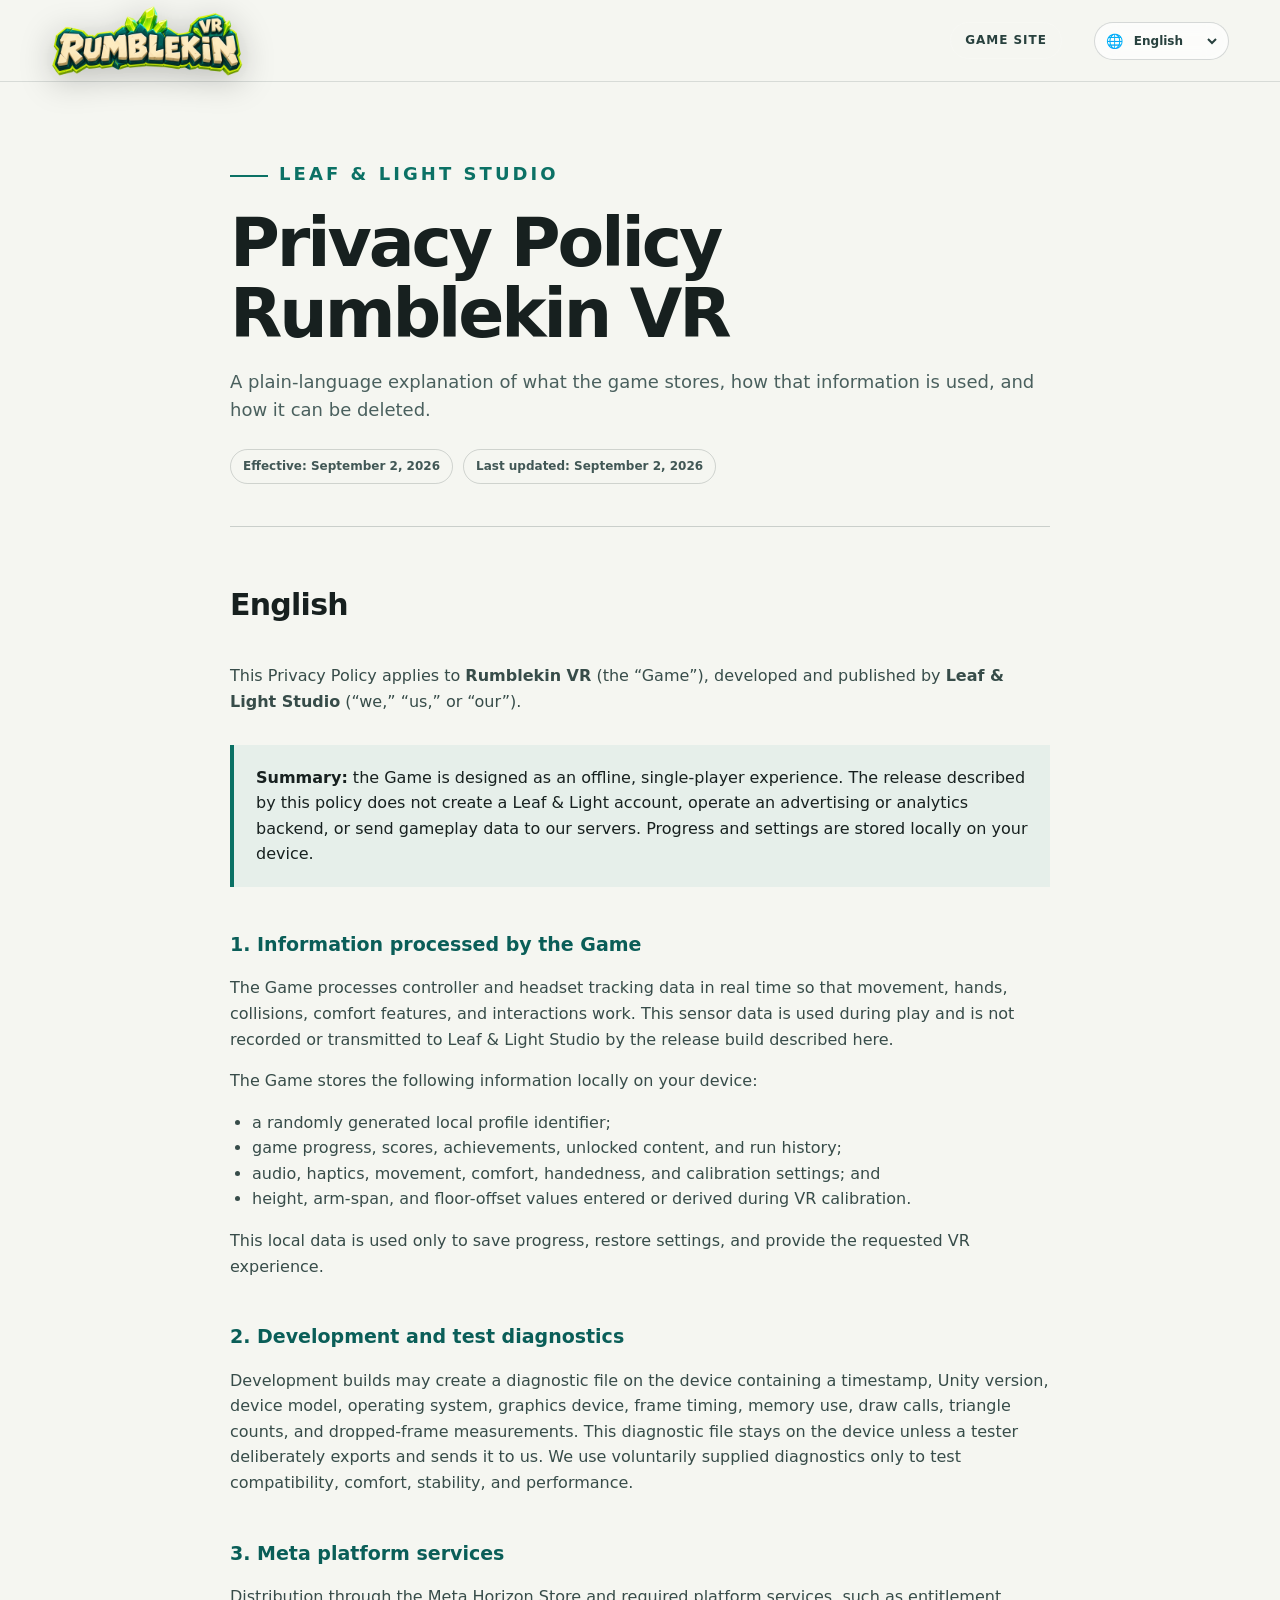
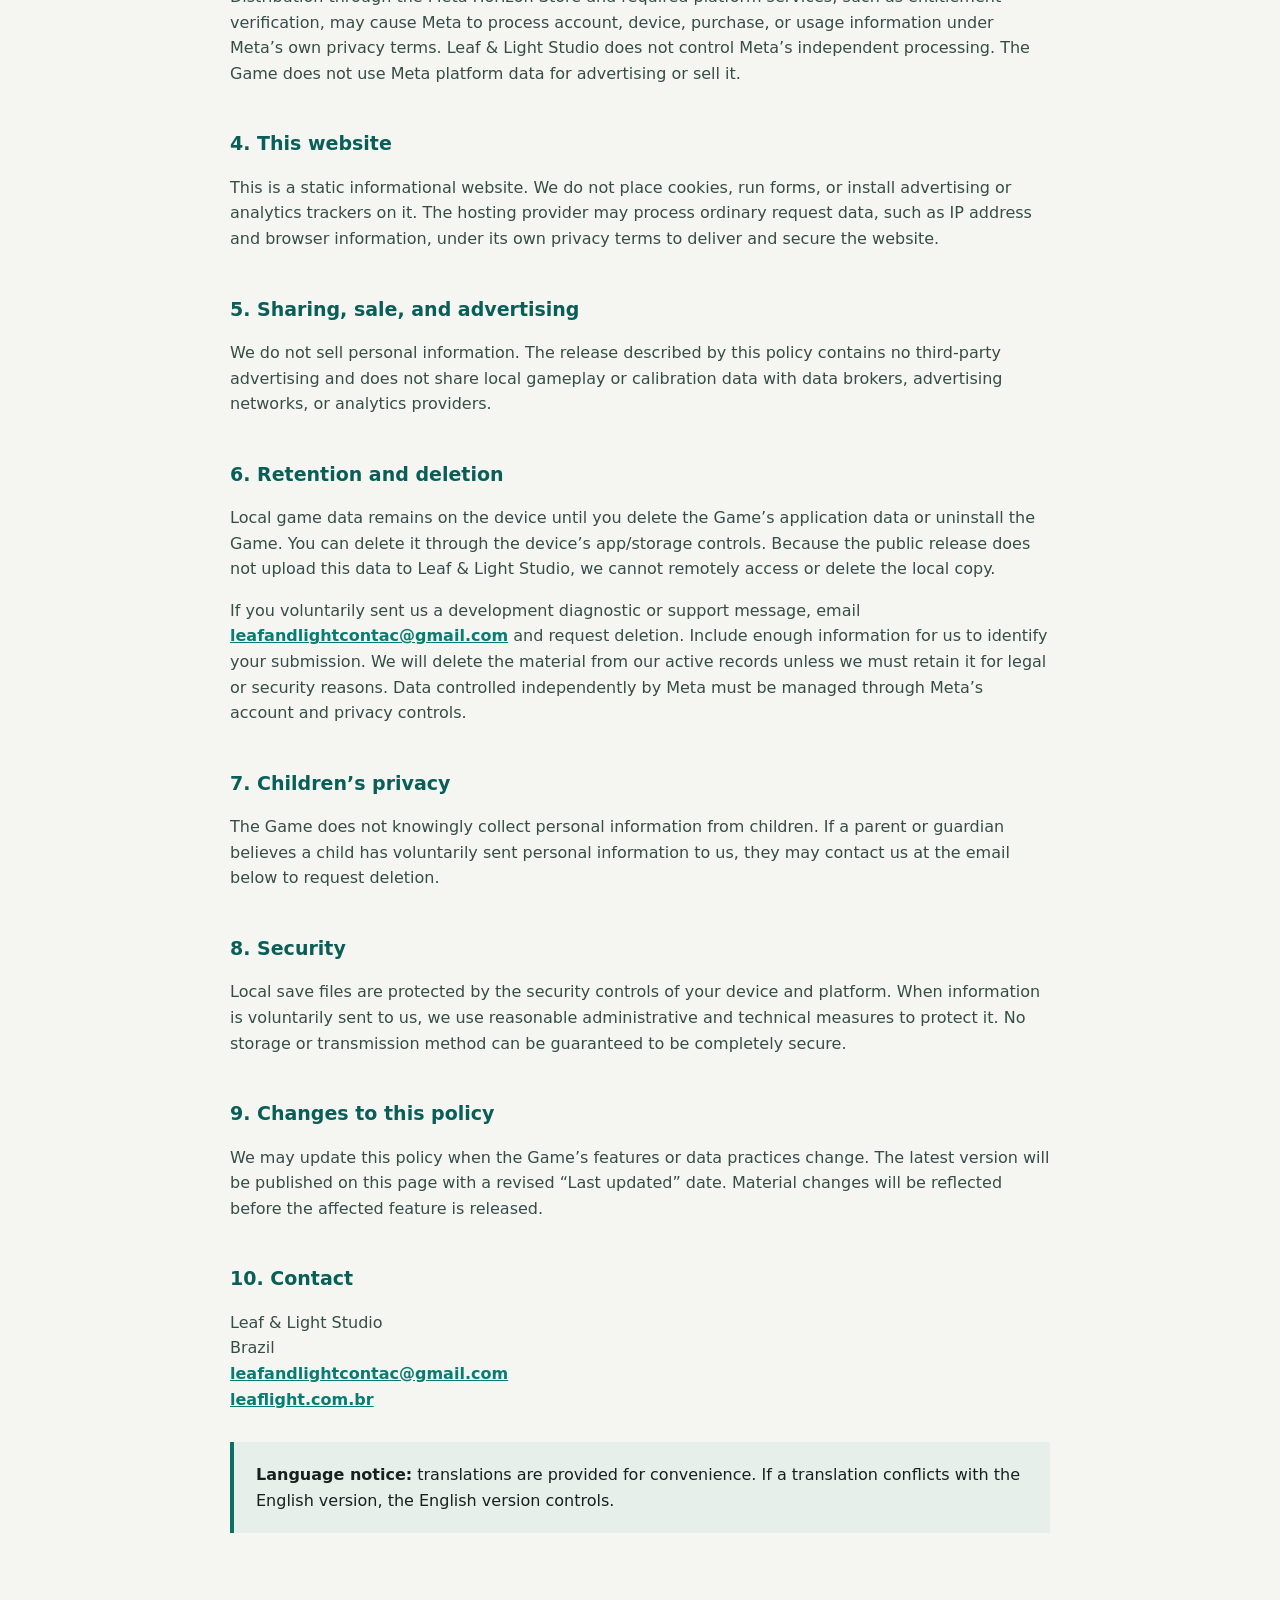
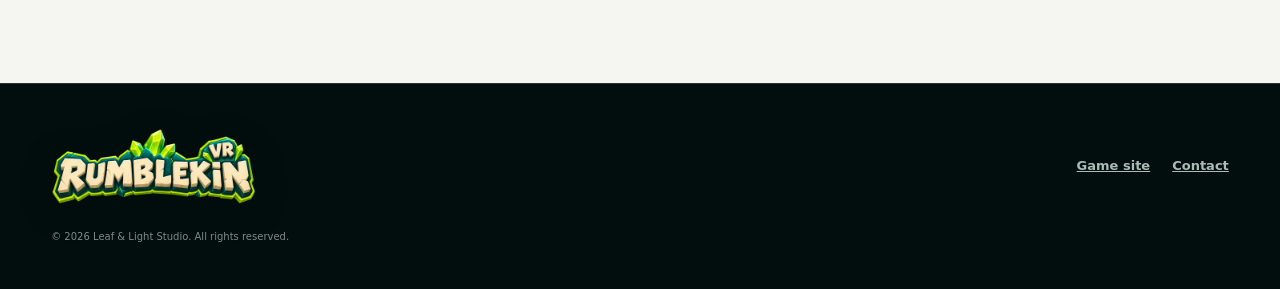
==== privacy/index.html @ ab7107a7 "Publish Rumblekin VR website" ====
<!doctype html>
<html lang="en">
<head>
  <meta charset="utf-8" />
  <meta name="viewport" content="width=device-width, initial-scale=1" />
  <meta name="theme-color" content="#f5f6f1" />
  <meta name="description" content="Privacy Policy for Rumblekin VR by Leaf &amp; Light Studio." />
  <meta name="robots" content="index,follow" />
  <title>Privacy Policy — Rumblekin VR</title>
  <link rel="icon" href="../assets/favicon.svg" type="image/svg+xml" />
  <link rel="stylesheet" href="../assets/styles.css" />
  <script src="../assets/translations.js" defer></script>
  <script src="../assets/script.js" defer></script>
</head>
<body class="privacy-page" data-page="privacy">
  <a class="skip-link" href="#policy" data-i18n="common.skipPolicy">Skip to policy</a>
  <header class="site-header" data-header>
    <a class="wordmark" href="../" data-language-link aria-label="Back to Rumblekin VR" data-i18n-aria="common.backAria">
      <img src="../assets/images/rumblekin-logo-v1.webp" width="2048" height="768" alt="Rumblekin VR" />
    </a>
    <nav aria-label="Privacy navigation" data-i18n-aria="privacy.navAria">
      <a class="nav-privacy" href="../" data-language-link data-i18n="privacy.gameSite">Game site</a>
      <div class="language-picker">
        <span aria-hidden="true">🌐</span>
        <label class="sr-only" for="language-privacy" data-i18n="language.label">Language</label>
        <select id="language-privacy" data-language-selector aria-label="Language" data-i18n-aria="language.label">
          <option value="en">English</option>
          <option value="pt">Português</option>
          <option value="es">Español</option>
          <option value="fr">Français</option>
          <option value="zh-CN">简体中文</option>
          <option value="hi">हिन्दी</option>
        </select>
      </div>
    </nav>
  </header>

  <main class="privacy-main" id="policy">
    <section class="privacy-intro">
      <p class="eyebrow">Leaf &amp; Light Studio</p>
      <h1 data-i18n-html="privacy.title">Privacy Policy<br />Rumblekin VR</h1>
      <p data-i18n="privacy.intro">A plain-language explanation of what the game stores, how that information is used, and how it can be deleted.</p>
      <div class="privacy-meta">
        <span data-i18n="privacy.effective">Effective: September 2, 2026</span>
        <span data-i18n="privacy.updated">Last updated: September 2, 2026</span>
      </div>
    </section>

    <article class="policy-language" data-policy-content>
      <h2>English</h2>
      <p>This Privacy Policy applies to <strong>Rumblekin VR</strong> (the “Game”), developed and published by <strong>Leaf &amp; Light Studio</strong> (“we,” “us,” or “our”).</p>
      <div class="policy-note"><strong>Summary:</strong> the Game is designed as an offline, single-player experience. The release described by this policy does not create a Leaf &amp; Light account, operate an advertising or analytics backend, or send gameplay data to our servers. Progress and settings are stored locally on your device.</div>
      <h3>1. Information processed by the Game</h3>
      <p>The Game processes controller and headset tracking data in real time so that movement, hands, collisions, comfort features, and interactions work. This sensor data is used during play and is not recorded or transmitted to Leaf &amp; Light Studio by the release build described here.</p>
      <p>The Game stores the following information locally on your device:</p>
      <ul>
        <li>a randomly generated local profile identifier;</li>
        <li>game progress, scores, achievements, unlocked content, and run history;</li>
        <li>audio, haptics, movement, comfort, handedness, and calibration settings; and</li>
        <li>height, arm-span, and floor-offset values entered or derived during VR calibration.</li>
      </ul>
      <p>This local data is used only to save progress, restore settings, and provide the requested VR experience.</p>
      <h3>2. Development and test diagnostics</h3>
      <p>Development builds may create a diagnostic file on the device containing a timestamp, Unity version, device model, operating system, graphics device, frame timing, memory use, draw calls, triangle counts, and dropped-frame measurements. This diagnostic file stays on the device unless a tester deliberately exports and sends it to us. We use voluntarily supplied diagnostics only to test compatibility, comfort, stability, and performance.</p>
      <h3>3. Meta platform services</h3>
      <p>Distribution through the Meta Horizon Store and required platform services, such as entitlement verification, may cause Meta to process account, device, purchase, or usage information under Meta’s own privacy terms. Leaf &amp; Light Studio does not control Meta’s independent processing. The Game does not use Meta platform data for advertising or sell it.</p>
      <h3>4. This website</h3>
      <p>This is a static informational website. We do not place cookies, run forms, or install advertising or analytics trackers on it. The hosting provider may process ordinary request data, such as IP address and browser information, under its own privacy terms to deliver and secure the website.</p>
      <h3>5. Sharing, sale, and advertising</h3>
      <p>We do not sell personal information. The release described by this policy contains no third-party advertising and does not share local gameplay or calibration data with data brokers, advertising networks, or analytics providers.</p>
      <h3 id="data-deletion">6. Retention and deletion</h3>
      <p>Local game data remains on the device until you delete the Game’s application data or uninstall the Game. You can delete it through the device’s app/storage controls. Because the public release does not upload this data to Leaf &amp; Light Studio, we cannot remotely access or delete the local copy.</p>
      <p>If you voluntarily sent us a development diagnostic or support message, email <a href="mailto:leafandlightcontac@gmail.com">leafandlightcontac@gmail.com</a> and request deletion. Include enough information for us to identify your submission. We will delete the material from our active records unless we must retain it for legal or security reasons. Data controlled independently by Meta must be managed through Meta’s account and privacy controls.</p>
      <h3>7. Children’s privacy</h3>
      <p>The Game does not knowingly collect personal information from children. If a parent or guardian believes a child has voluntarily sent personal information to us, they may contact us at the email below to request deletion.</p>
      <h3>8. Security</h3>
      <p>Local save files are protected by the security controls of your device and platform. When information is voluntarily sent to us, we use reasonable administrative and technical measures to protect it. No storage or transmission method can be guaranteed to be completely secure.</p>
      <h3>9. Changes to this policy</h3>
      <p>We may update this policy when the Game’s features or data practices change. The latest version will be published on this page with a revised “Last updated” date. Material changes will be reflected before the affected feature is released.</p>
      <h3>10. Contact</h3>
      <p>Leaf &amp; Light Studio<br />Brazil<br /><a href="mailto:leafandlightcontac@gmail.com">leafandlightcontac@gmail.com</a><br /><a href="https://leaflight.com.br/">leaflight.com.br</a></p>
      <div class="policy-note policy-language-note"><strong>Language notice:</strong> translations are provided for convenience. If a translation conflicts with the English version, the English version controls.</div>
    </article>
  </main>

  <footer>
    <a class="wordmark footer-wordmark" href="../" data-language-link aria-label="Back to Rumblekin VR" data-i18n-aria="common.backAria"><img src="../assets/images/rumblekin-logo-v1.webp" width="2048" height="768" alt="Rumblekin VR" loading="lazy" /></a>
    <div><a href="../" data-language-link data-i18n="privacy.gameSite">Game site</a><a href="mailto:leafandlightcontac@gmail.com" data-i18n="footer.contact">Contact</a></div>
    <small data-i18n="footer.rights">© 2026 Leaf &amp; Light Studio. All rights reserved.</small>
  </footer>
</body>
</html>
---- assets/styles.css ----
@font-face {
  font-family: "Troika";
  src: url("fonts/troika.woff2") format("woff2");
  font-display: swap;
}

:root {
  --ink: #071d1c;
  --night: #061716;
  --forest: #0b342f;
  --teal: #0b7165;
  --teal-bright: #10a596;
  --lime: #c8f638;
  --lime-soft: #ddff72;
  --cream: #fff1d2;
  --paper: #f6f0df;
  --sky: #55bff0;
  --white: #fffdf6;
  --muted: #a9bbb5;
  --line: rgba(255, 255, 255, .15);
  --display: "Troika", "Arial Black", Impact, sans-serif;
  --body: Inter, ui-sans-serif, system-ui, -apple-system, BlinkMacSystemFont, "Segoe UI", sans-serif;
  --max: 1260px;
  --header: 82px;
  --radius: 28px;
}

* { box-sizing: border-box; }
html { scroll-behavior: smooth; background: var(--night); }
body {
  margin: 0;
  color: var(--white);
  background: var(--night);
  font-family: var(--body);
  font-size: 16px;
  line-height: 1.6;
  overflow-x: hidden;
}
img { display: block; max-width: 100%; }
a { color: inherit; }
button, a { -webkit-tap-highlight-color: transparent; }
::selection { color: var(--ink); background: var(--lime); }

.skip-link {
  position: fixed;
  z-index: 1000;
  top: 10px;
  left: 10px;
  padding: 10px 14px;
  color: var(--ink);
  background: var(--lime);
  transform: translateY(-160%);
}
.skip-link:focus { transform: translateY(0); }

.site-header {
  position: fixed;
  z-index: 50;
  inset: 0 0 auto;
  height: var(--header);
  display: flex;
  align-items: center;
  justify-content: space-between;
  gap: 24px;
  padding: 0 clamp(18px, 4vw, 66px);
  border-bottom: 1px solid transparent;
  transition: height .25s ease, background .25s ease, border-color .25s ease;
}
.site-header.scrolled {
  height: 68px;
  background: rgba(4, 20, 19, .86);
  border-color: var(--line);
  backdrop-filter: blur(18px);
}
.wordmark {
  display: inline-flex;
  align-items: center;
  width: clamp(158px, 15vw, 205px);
  text-decoration: none;
  transition: width .25s ease, transform .2s ease;
}
.wordmark:hover, .wordmark:focus-visible { transform: translateY(-2px) rotate(-.5deg); }
.wordmark img { width: 100%; height: auto; filter: drop-shadow(0 7px 17px rgba(0, 0, 0, .24)); }
.site-header.scrolled .wordmark { width: clamp(145px, 13vw, 178px); }
.display em { color: var(--lime); font-style: normal; }
nav { display: flex; align-items: center; gap: clamp(15px, 2.5vw, 34px); }
nav a {
  color: rgba(255, 255, 255, .84);
  font-size: 12px;
  font-weight: 850;
  letter-spacing: .08em;
  text-decoration: none;
  text-transform: uppercase;
}
nav a:hover, nav a:focus-visible { color: var(--lime); }
.nav-privacy { padding: 8px 14px; border: 1px solid var(--line); border-radius: 999px; }
.language-picker {
  display: inline-flex;
  min-height: 38px;
  align-items: center;
  gap: 7px;
  padding: 0 8px 0 11px;
  border: 1px solid var(--line);
  border-radius: 999px;
  color: var(--white);
  background: rgba(4, 20, 20, .48);
  backdrop-filter: blur(12px);
}
.language-picker span { font-size: 14px; line-height: 1; }
.language-picker select {
  max-width: 118px;
  border: 0;
  outline: 0;
  color: inherit;
  background: transparent;
  font: 800 12px/1 var(--body);
  cursor: pointer;
}
.language-picker select:focus-visible { color: var(--lime); }
.language-picker option { color: var(--ink); background: var(--white); }
.sr-only {
  position: absolute;
  width: 1px;
  height: 1px;
  padding: 0;
  margin: -1px;
  overflow: hidden;
  clip: rect(0, 0, 0, 0);
  white-space: nowrap;
  border: 0;
}

.hero {
  position: relative;
  min-height: 100svh;
  isolation: isolate;
  display: grid;
  align-items: center;
  overflow: hidden;
  background: #10578a;
}
.hero::after {
  content: "";
  position: absolute;
  z-index: -1;
  inset: auto 0 0;
  height: 28%;
  background: linear-gradient(transparent, rgba(4, 18, 18, .9));
  pointer-events: none;
}
.hero-media, .hero-wash { position: absolute; inset: 0; }
.hero-media { z-index: -4; inset: -7vh -3vw; will-change: transform; }
.hero-media picture, .hero-media img { width: 100%; height: 100%; }
.hero-media img { object-fit: cover; object-position: 56% center; }
.hero-wash {
  z-index: -3;
  background:
    linear-gradient(90deg, rgba(4, 20, 20, .96) 0%, rgba(4, 20, 20, .78) 31%, rgba(4, 20, 20, .12) 68%),
    radial-gradient(circle at 28% 50%, rgba(9, 117, 104, .25), transparent 38%);
}
.hero-content {
  width: min(var(--max), calc(100% - 42px));
  margin: 0 auto;
  padding: calc(var(--header) + 80px) 0 170px;
}
.kicker, .eyebrow {
  margin: 0 0 18px;
  color: var(--lime);
  font-size: 12px;
  font-weight: 900;
  letter-spacing: .17em;
  text-transform: uppercase;
}
.kicker { display: flex; align-items: center; gap: 11px; }
.kicker span { width: 9px; height: 9px; border-radius: 50%; background: var(--lime); box-shadow: 0 0 0 7px rgba(200, 246, 56, .15); }
.eyebrow::before { content: ""; display: inline-block; width: 38px; height: 2px; margin: 0 11px 3px 0; background: currentColor; }
.display {
  margin: 0;
  font-family: var(--display);
  font-weight: 400;
  line-height: .91;
  letter-spacing: -.035em;
  text-transform: uppercase;
}
.hero h1 { max-width: 910px; font-size: clamp(65px, 10.2vw, 152px); text-shadow: 0 9px 45px rgba(0, 0, 0, .28); }
.hero-copy { max-width: 610px; margin: 28px 0 0; color: rgba(255, 255, 255, .84); font-size: clamp(18px, 2vw, 23px); line-height: 1.47; }
.hero-actions, .final-links { display: flex; align-items: center; gap: 14px; flex-wrap: wrap; margin-top: 34px; }
.button {
  display: inline-flex;
  min-height: 54px;
  align-items: center;
  justify-content: center;
  gap: 12px;
  padding: 0 24px;
  border: 2px solid transparent;
  border-radius: 15px;
  font-weight: 900;
  letter-spacing: .045em;
  text-decoration: none;
  text-transform: uppercase;
  transition: transform .2s ease, box-shadow .2s ease, background .2s ease;
}
.button-primary { color: var(--ink); background: var(--lime); box-shadow: 0 13px 38px rgba(200, 246, 56, .22); }
.button-ghost { border-color: rgba(255, 255, 255, .42); background: rgba(4, 20, 20, .2); }
.button-dark { color: var(--white); background: var(--night); box-shadow: 0 14px 36px rgba(0, 0, 0, .22); }
.button:hover, .button:focus-visible { transform: translateY(-3px) rotate(-1deg); box-shadow: 0 17px 44px rgba(200, 246, 56, .3); }
.hero-meta {
  position: absolute;
  left: clamp(21px, calc((100vw - var(--max)) / 2), 66px);
  bottom: 52px;
  display: flex;
  gap: 8px;
  flex-wrap: wrap;
}
.hero-meta span { padding: 7px 12px; border: 1px solid var(--line); border-radius: 999px; color: rgba(255, 255, 255, .78); background: rgba(5, 24, 23, .45); font-size: 11px; font-weight: 800; letter-spacing: .06em; text-transform: uppercase; backdrop-filter: blur(10px); }
.concept-note { position: absolute; right: clamp(21px, 4vw, 66px); bottom: 52px; margin: 0; color: rgba(255, 255, 255, .58); font-size: 10px; letter-spacing: .05em; text-transform: uppercase; }

.smash-strip { position: relative; z-index: 5; overflow: hidden; padding: 13px 0 10px; color: var(--ink); background: var(--lime); border-block: 2px solid var(--cream); transform: rotate(-1deg) scale(1.02); }
.smash-strip div { width: max-content; font-family: var(--display); font-size: clamp(17px, 2vw, 25px); line-height: 1; text-transform: uppercase; white-space: nowrap; animation: ticker 24s linear infinite; }
.smash-strip i { padding: 0 20px; color: var(--teal); font-style: normal; }
@keyframes ticker { to { transform: translateX(-35%); } }

.section { position: relative; padding: clamp(92px, 11vw, 160px) 0; }
.section-inner { width: min(var(--max), calc(100% - 42px)); margin: 0 auto; }
.manifesto { background: var(--night); }
.manifesto::before { content: ""; position: absolute; inset: 0; opacity: .17; background-image: radial-gradient(rgba(200, 246, 56, .45) 1px, transparent 1px); background-size: 27px 27px; mask-image: linear-gradient(90deg, #000, transparent 52%); pointer-events: none; }
.manifesto-grid { position: relative; display: grid; grid-template-columns: 1.05fr .78fr; gap: clamp(48px, 9vw, 140px); align-items: end; }
.manifesto h2, .growth h2, .city h2, .mechanics h2, .quest h2, .final-cta h2 { font-size: clamp(45px, 6.5vw, 94px); }
.manifesto-copy { color: #b9cbc6; font-size: 18px; }
.manifesto-copy .lead { margin-top: 0; color: var(--white); font-size: clamp(21px, 2.4vw, 29px); line-height: 1.37; }
.principles { position: relative; display: grid; grid-template-columns: repeat(3, 1fr); gap: 16px; margin-top: clamp(68px, 9vw, 120px); }
.principle { min-height: 270px; padding: 32px; border: 1px solid var(--line); border-radius: var(--radius); background: linear-gradient(145deg, rgba(255, 255, 255, .07), rgba(255, 255, 255, .018)); }
.principle > span, .mechanic-card > span { color: var(--lime); font-family: var(--display); font-size: 13px; }
.principle h3 { margin: 62px 0 9px; font-family: var(--display); font-size: clamp(19px, 2.2vw, 28px); font-weight: 400; line-height: 1.05; text-transform: uppercase; }
.principle p { margin: 0; color: var(--muted); }

.growth { color: var(--ink); background: var(--paper); overflow: hidden; }
.growth::before { content: ""; position: absolute; width: 520px; height: 520px; right: -170px; top: -160px; border: 100px solid rgba(11, 113, 101, .08); border-radius: 50%; }
.growth-grid { position: relative; display: grid; grid-template-columns: .72fr 1.28fr; gap: clamp(42px, 7vw, 95px); align-items: center; }
.growth .eyebrow { color: var(--teal); }
.growth .display em { color: var(--teal); }
.growth-copy > p:not(.eyebrow) { max-width: 590px; color: #38524d; font-size: 18px; }
.growth-list { display: grid; gap: 0; margin: 35px 0 0; padding: 0; border-top: 1px solid rgba(7, 29, 28, .18); list-style: none; }
.growth-list li { display: grid; grid-template-columns: 38px 90px 1fr; gap: 10px; padding: 15px 0; border-bottom: 1px solid rgba(7, 29, 28, .18); color: #506560; }
.growth-list span { color: var(--teal); font-family: var(--display); font-size: 12px; }
.growth-list strong { color: var(--ink); }
.growth-art { margin: 0; padding: 10px; border: 1px solid rgba(7, 29, 28, .2); border-radius: 32px; background: rgba(255, 255, 255, .62); box-shadow: 0 35px 90px rgba(7, 29, 28, .19); transform: rotate(1.2deg); }
.growth-art img { width: 100%; aspect-ratio: 16 / 9; object-fit: cover; border-radius: 23px; }
.growth-art figcaption { padding: 10px 7px 2px; color: #536b65; font-size: 11px; font-weight: 800; letter-spacing: .08em; text-transform: uppercase; }

.city { min-height: 880px; isolation: isolate; display: grid; align-items: center; overflow: hidden; background: #176e9d; }
.city-scene, .city-shade { position: absolute; inset: 0; }
.city-scene { z-index: -3; inset: -8%; }
.city-layer { position: absolute; inset: 0; width: 100%; height: 100%; object-fit: cover; will-change: transform; }
.city-sky { clip-path: inset(0 0 57% 0); }
.city-buildings { clip-path: inset(23% 0 20% 0); }
.city-street { clip-path: inset(58% 0 0 0); }
.city-shade { z-index: -2; background: linear-gradient(90deg, rgba(4, 20, 20, .91) 0%, rgba(4, 20, 20, .68) 38%, rgba(4, 20, 20, .05) 73%), linear-gradient(0deg, rgba(4, 20, 20, .68), transparent 38%); }
.city-content { position: relative; }
.city-content > p:not(.eyebrow) { max-width: 560px; color: rgba(255, 255, 255, .81); font-size: 19px; }
.impact-chain { display: flex; align-items: center; gap: 12px; flex-wrap: wrap; margin-top: 35px; }
.impact-chain span { padding: 11px 15px; color: var(--ink); background: var(--cream); border: 2px solid var(--ink); border-radius: 13px; box-shadow: 5px 5px 0 var(--lime); font-family: var(--display); font-size: 13px; text-transform: uppercase; }
.impact-chain i { color: var(--lime); font-size: 24px; font-style: normal; }

.mechanics { background: #041414; }
.mechanics-heading { display: grid; grid-template-columns: 1.2fr .55fr; gap: 50px; align-items: end; }
.mechanics-heading > p { color: var(--muted); font-size: 18px; }
.mechanic-grid { display: grid; grid-template-columns: repeat(4, 1fr); gap: 18px; margin-top: 58px; }
.mechanic-card { padding: 12px 12px 29px; border: 1px solid var(--line); border-radius: 25px; background: linear-gradient(145deg, rgba(255, 255, 255, .075), rgba(255, 255, 255, .015)); transition: transform .25s ease, border-color .25s ease; }
.mechanic-card:hover { transform: translateY(-8px); border-color: rgba(200, 246, 56, .62); }
.atlas-icon { width: 100%; aspect-ratio: 1; margin-bottom: 22px; border-radius: 18px; background-image: url("images/mechanics-v1.webp"); background-repeat: no-repeat; background-size: 400% 400%; }
.atlas-run { background-position: 0 0; }
.atlas-climb { background-position: 33.333% 0; }
.atlas-smash { background-position: 0 33.333%; }
.atlas-collapse { background-position: 100% 33.333%; }
.mechanic-card > span, .mechanic-card h3, .mechanic-card p { margin-left: 12px; margin-right: 12px; }
.mechanic-card h3 { margin-top: 8px; margin-bottom: 7px; font-family: var(--display); font-size: 20px; font-weight: 400; line-height: 1.05; text-transform: uppercase; }
.mechanic-card p { margin-top: 0; color: var(--muted); font-size: 14px; }

.quest { min-height: 800px; isolation: isolate; display: grid; align-items: center; overflow: hidden; background: #06201f; }
.quest-art { position: absolute; z-index: -3; inset: -8%; background: url("images/hero-v1.webp") 58% center / cover no-repeat; will-change: transform; }
.quest-shade { position: absolute; z-index: -2; inset: 0; background: linear-gradient(90deg, rgba(4, 20, 20, .97) 0%, rgba(4, 20, 20, .88) 47%, rgba(4, 20, 20, .26) 78%, rgba(4, 20, 20, .42)); }
.quest-layout { display: grid; grid-template-columns: 1fr .68fr; gap: clamp(55px, 10vw, 150px); align-items: end; }
.quest-copy > p:last-child { max-width: 650px; color: rgba(255, 255, 255, .77); font-size: 19px; }
.quest-specs { margin: 0; border-top: 1px solid var(--line); }
.quest-specs div { display: flex; justify-content: space-between; gap: 18px; padding: 18px 0; border-bottom: 1px solid var(--line); }
.quest-specs dt { color: var(--muted); font-size: 11px; font-weight: 850; letter-spacing: .11em; text-transform: uppercase; }
.quest-specs dd { margin: 0; text-align: right; font-weight: 750; }

.final-cta { color: var(--white); background: linear-gradient(135deg, #0d8173 0%, #0a554e 52%, #062b29 100%); overflow: hidden; }
.final-cta::before { content: ""; position: absolute; inset: -60px; opacity: .18; background: repeating-linear-gradient(-55deg, transparent 0 28px, rgba(200, 246, 56, .26) 29px 32px); }
.final-cta::after { content: ""; position: absolute; width: min(52vw, 720px); aspect-ratio: 1; right: -12%; top: -45%; border-radius: 50%; background: radial-gradient(circle, rgba(200, 246, 56, .23), transparent 67%); pointer-events: none; }
.final-card { position: relative; z-index: 1; }
.final-card .eyebrow { color: var(--lime); }
.final-card .display em { color: var(--lime-soft); }
.final-card .text-link { margin-left: 8px; }
.text-link { font-weight: 900; text-decoration-thickness: 2px; text-underline-offset: 5px; }

footer { display: grid; grid-template-columns: auto 1fr auto; gap: 24px 36px; align-items: center; padding: 44px clamp(20px, 4vw, 68px); color: var(--muted); background: #020e0e; border-top: 1px solid var(--line); }
footer p { margin: 0; font-size: 13px; }
footer > div { display: flex; gap: 22px; font-size: 13px; font-weight: 800; }
footer > div a:hover { color: var(--lime); }
footer small { grid-column: 2 / -1; max-width: 820px; font-size: 10px; opacity: .72; }
.footer-wordmark { width: clamp(170px, 16vw, 220px); }

.reveal { opacity: 0; transform: translateY(28px); transition: opacity .72s ease, transform .72s cubic-bezier(.2, .7, .2, 1); }
.reveal.visible { opacity: 1; transform: translateY(0); }

/* Privacy is intentionally conventional and readable. */
.privacy-page { color: #17201f; background: #f5f6f1; font-family: var(--body); }
.privacy-page .site-header { position: sticky; color: var(--ink); background: rgba(245, 246, 241, .94); border-color: rgba(7, 29, 28, .12); backdrop-filter: blur(16px); }
.privacy-page .wordmark { color: var(--ink); }
.privacy-page nav a { color: #28413e; }
.privacy-page nav a:hover { color: var(--teal); }
.privacy-page .language-picker { color: #28413e; background: rgba(255, 255, 255, .72); border-color: rgba(7, 29, 28, .16); }
.privacy-page .language-picker select:focus-visible { color: var(--teal); }
.privacy-main { width: min(820px, calc(100% - 40px)); margin: 0 auto; padding: 78px 0 120px; }
.privacy-intro { padding-bottom: 42px; border-bottom: 1px solid rgba(7, 29, 28, .18); }
.privacy-intro .eyebrow { color: var(--teal); }
.privacy-intro h1 { margin: 0 0 18px; font-family: var(--body); font-size: clamp(38px, 7vw, 68px); line-height: 1.05; letter-spacing: -.045em; }
.privacy-intro > p { color: #4a605e; font-size: 18px; }
.privacy-meta { display: flex; gap: 10px; flex-wrap: wrap; margin-top: 24px; }
.privacy-meta span, .language-jump a { padding: 7px 12px; border: 1px solid rgba(7, 29, 28, .16); border-radius: 999px; color: #415755; font-size: 12px; font-weight: 700; text-decoration: none; }
.language-jump { position: sticky; z-index: 10; top: 78px; display: flex; gap: 8px; margin: 36px 0 16px; padding: 10px 0; background: rgba(245, 246, 241, .94); backdrop-filter: blur(12px); }
.language-jump a:hover { border-color: var(--teal); color: var(--teal); }
.policy-language { padding-top: 54px; scroll-margin-top: 125px; }
.policy-language + .policy-language { margin-top: 70px; border-top: 3px solid var(--teal); }
.policy-language h2 { margin: 0 0 34px; font-size: 30px; letter-spacing: -.025em; }
.policy-language h3 { margin: 42px 0 10px; color: #0a5e58; font-size: 19px; scroll-margin-top: 130px; }
.policy-language p, .policy-language li { color: #374c49; }
.policy-language ul { padding-left: 22px; }
.policy-language a { color: #087c72; font-weight: 700; }
.policy-note { margin: 30px 0; padding: 20px 22px; border-left: 4px solid var(--teal); background: #e6efea; }
.privacy-page footer { grid-template-columns: 1fr auto; }
.privacy-page footer small { grid-column: 1 / -1; }

@media (max-width: 1060px) {
  nav a:not(.nav-privacy) { display: none; }
  .manifesto-grid, .growth-grid, .mechanics-heading, .quest-layout { grid-template-columns: 1fr; }
  .manifesto-copy { max-width: 760px; }
  .growth-art { transform: none; }
  .mechanic-grid { grid-template-columns: repeat(2, 1fr); }
  .quest { min-height: auto; }
  .quest-specs { max-width: 670px; }
}

@media (max-width: 700px) {
  :root { --header: 68px; --radius: 22px; }
  .site-header { padding: 0 18px; }
  .wordmark { width: 145px; }
  .site-header.scrolled .wordmark { width: 132px; }
  nav { gap: 10px; }
  .nav-privacy { padding: 6px 10px; font-size: 10px; }
  .hero { align-items: end; }
  .hero-content { width: calc(100% - 36px); padding: 160px 0 176px; }
  .hero-media { inset: -2%; }
  .hero-media img { object-position: 66% center; }
  .hero-wash { background: linear-gradient(90deg, rgba(4, 20, 20, .9), rgba(4, 20, 20, .35)), linear-gradient(0deg, rgba(4, 20, 20, .94) 0%, transparent 62%); }
  .hero h1 { font-size: clamp(55px, 20vw, 88px); }
  .hero-copy { font-size: 17px; }
  .hero-actions { align-items: stretch; flex-direction: column; }
  .button { width: 100%; }
  .hero-meta { left: 18px; right: 18px; bottom: 62px; }
  .concept-note { left: 18px; right: 18px; bottom: 24px; }
  .section { padding: 88px 0; }
  .section-inner { width: calc(100% - 36px); }
  .manifesto h2, .growth h2, .city h2, .mechanics h2, .quest h2, .final-cta h2 { font-size: clamp(40px, 13vw, 60px); }
  .principles, .mechanic-grid { grid-template-columns: 1fr; }
  .principle { min-height: 220px; }
  .principle h3 { margin-top: 42px; }
  .growth-list li { grid-template-columns: 34px 78px 1fr; font-size: 14px; }
  .city { min-height: 740px; }
  .city-shade { background: linear-gradient(90deg, rgba(4, 20, 20, .92), rgba(4, 20, 20, .45)); }
  .impact-chain { gap: 8px; }
  .impact-chain span { padding: 9px 11px; font-size: 11px; }
  .impact-chain i { font-size: 18px; }
  .quest-shade { background: linear-gradient(90deg, rgba(4, 20, 20, .95), rgba(4, 20, 20, .68)); }
  .quest-specs div { flex-direction: column; gap: 4px; }
  .quest-specs dd { text-align: left; }
  .final-card .text-link { margin-left: 0; }
  footer, .privacy-page footer { grid-template-columns: 1fr; }
  footer small { grid-column: 1; }
  .privacy-main { padding-top: 50px; }
  .privacy-page .wordmark { width: 132px; }
  .privacy-page nav a { font-size: 10px; }
  .site-header .nav-privacy { display: none; }
  .language-picker { min-height: 36px; padding-left: 9px; }
  .language-picker select { max-width: 104px; font-size: 11px; }
}

@media (prefers-reduced-motion: reduce) {
  html { scroll-behavior: auto; }
  *, *::before, *::after { animation-duration: .01ms !important; animation-iteration-count: 1 !important; transition-duration: .01ms !important; }
  .reveal { opacity: 1; transform: none; }
  [data-depth] { transform: none !important; }
}
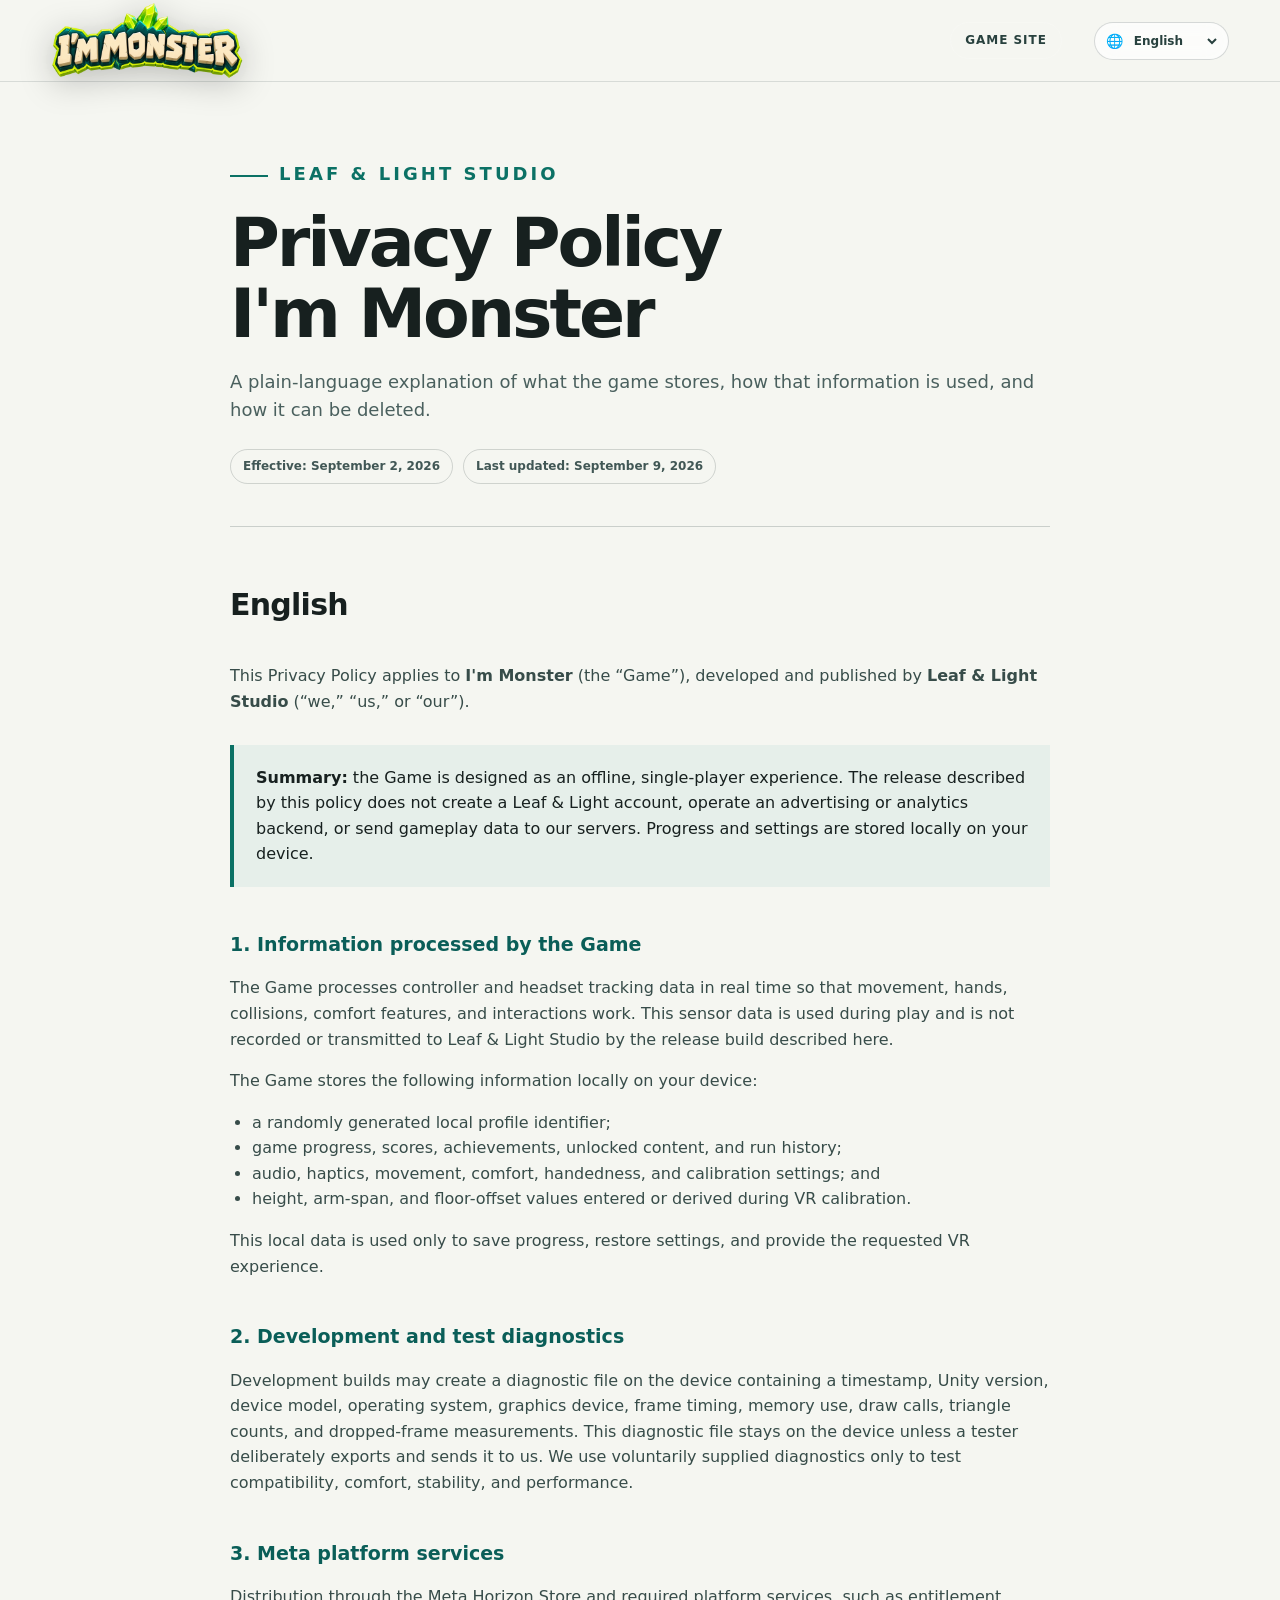
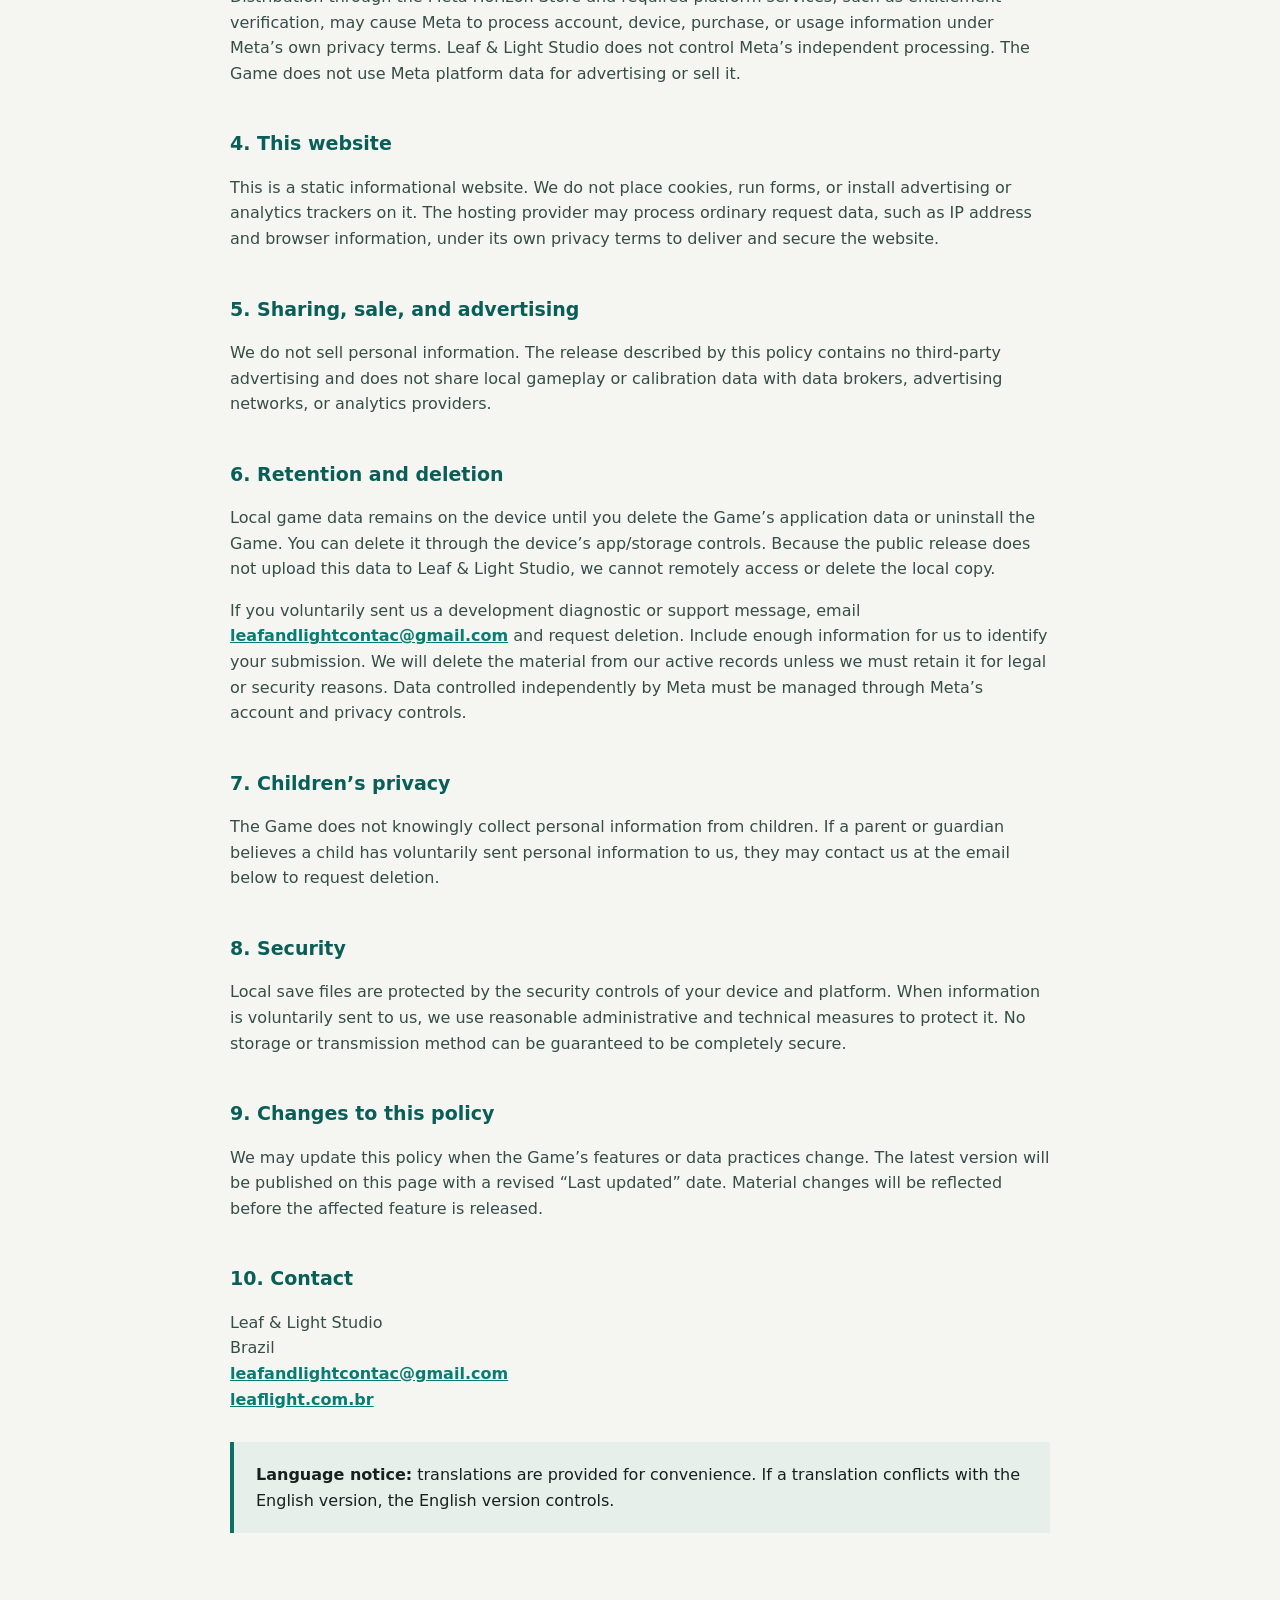
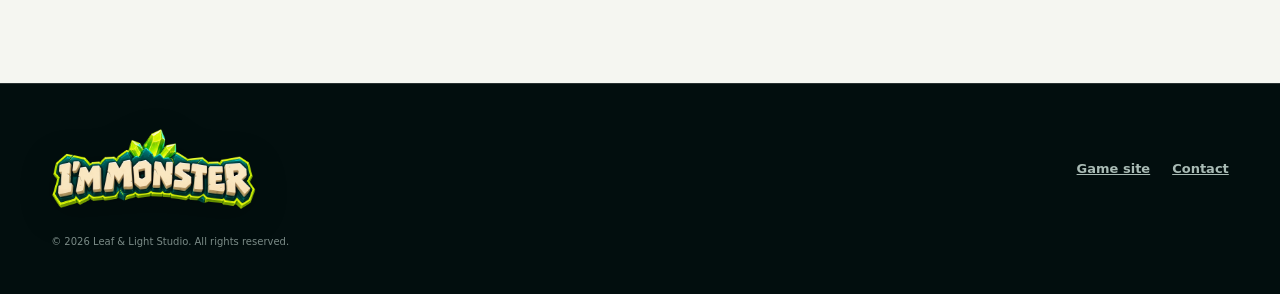
==== commit cda248c5: "Add files via upload" ====
--- a/privacy/index.html
+++ b/privacy/index.html
@@ -4,19 +4,19 @@
   <meta charset="utf-8" />
   <meta name="viewport" content="width=device-width, initial-scale=1" />
   <meta name="theme-color" content="#f5f6f1" />
-  <meta name="description" content="Privacy Policy for Rumblekin VR by Leaf &amp; Light Studio." />
+  <meta name="description" content="Privacy Policy for I'm Monster by Leaf &amp; Light Studio." />
   <meta name="robots" content="index,follow" />
-  <title>Privacy Policy — Rumblekin VR</title>
-  <link rel="icon" href="../assets/favicon.svg" type="image/svg+xml" />
-  <link rel="stylesheet" href="../assets/styles.css" />
-  <script src="../assets/translations.js" defer></script>
-  <script src="../assets/script.js" defer></script>
+  <title>Privacy Policy — I'm Monster</title>
+  <link rel="icon" href="../assets/favicon.svg?v=im-monster-v2" type="image/svg+xml" />
+  <link rel="stylesheet" href="../assets/styles.css?v=im-monster-v2" />
+  <script src="../assets/translations.js?v=im-monster-v2" defer></script>
+  <script src="../assets/script.js?v=im-monster-v2" defer></script>
 </head>
 <body class="privacy-page" data-page="privacy">
   <a class="skip-link" href="#policy" data-i18n="common.skipPolicy">Skip to policy</a>
   <header class="site-header" data-header>
-    <a class="wordmark" href="../" data-language-link aria-label="Back to Rumblekin VR" data-i18n-aria="common.backAria">
-      <img src="../assets/images/rumblekin-logo-v1.webp" width="2048" height="768" alt="Rumblekin VR" />
+    <a class="wordmark" href="../" data-language-link aria-label="Back to I'm Monster" data-i18n-aria="common.backAria">
+      <img src="../assets/images/im-monster-logo-v2.webp" width="1200" height="480" alt="I'm Monster" />
     </a>
     <nav aria-label="Privacy navigation" data-i18n-aria="privacy.navAria">
       <a class="nav-privacy" href="../" data-language-link data-i18n="privacy.gameSite">Game site</a>
@@ -38,17 +38,17 @@
   <main class="privacy-main" id="policy">
     <section class="privacy-intro">
       <p class="eyebrow">Leaf &amp; Light Studio</p>
-      <h1 data-i18n-html="privacy.title">Privacy Policy<br />Rumblekin VR</h1>
+      <h1 data-i18n-html="privacy.title">Privacy Policy<br />I'm Monster</h1>
       <p data-i18n="privacy.intro">A plain-language explanation of what the game stores, how that information is used, and how it can be deleted.</p>
       <div class="privacy-meta">
         <span data-i18n="privacy.effective">Effective: September 2, 2026</span>
-        <span data-i18n="privacy.updated">Last updated: September 2, 2026</span>
+        <span data-i18n="privacy.updated">Last updated: September 9, 2026</span>
       </div>
     </section>
 
     <article class="policy-language" data-policy-content>
       <h2>English</h2>
-      <p>This Privacy Policy applies to <strong>Rumblekin VR</strong> (the “Game”), developed and published by <strong>Leaf &amp; Light Studio</strong> (“we,” “us,” or “our”).</p>
+      <p>This Privacy Policy applies to <strong>I'm Monster</strong> (the “Game”), developed and published by <strong>Leaf &amp; Light Studio</strong> (“we,” “us,” or “our”).</p>
       <div class="policy-note"><strong>Summary:</strong> the Game is designed as an offline, single-player experience. The release described by this policy does not create a Leaf &amp; Light account, operate an advertising or analytics backend, or send gameplay data to our servers. Progress and settings are stored locally on your device.</div>
       <h3>1. Information processed by the Game</h3>
       <p>The Game processes controller and headset tracking data in real time so that movement, hands, collisions, comfort features, and interactions work. This sensor data is used during play and is not recorded or transmitted to Leaf &amp; Light Studio by the release build described here.</p>
@@ -84,7 +84,7 @@
   </main>
 
   <footer>
-    <a class="wordmark footer-wordmark" href="../" data-language-link aria-label="Back to Rumblekin VR" data-i18n-aria="common.backAria"><img src="../assets/images/rumblekin-logo-v1.webp" width="2048" height="768" alt="Rumblekin VR" loading="lazy" /></a>
+    <a class="wordmark footer-wordmark" href="../" data-language-link aria-label="Back to I'm Monster" data-i18n-aria="common.backAria"><img src="../assets/images/im-monster-logo-v2.webp" width="1200" height="480" alt="I'm Monster" loading="lazy" /></a>
     <div><a href="../" data-language-link data-i18n="privacy.gameSite">Game site</a><a href="mailto:leafandlightcontac@gmail.com" data-i18n="footer.contact">Contact</a></div>
     <small data-i18n="footer.rights">© 2026 Leaf &amp; Light Studio. All rights reserved.</small>
   </footer>
--- a/assets/styles.css
+++ b/assets/styles.css
@@ -268,7 +268,7 @@
 .mechanic-grid { display: grid; grid-template-columns: repeat(4, 1fr); gap: 18px; margin-top: 58px; }
 .mechanic-card { padding: 12px 12px 29px; border: 1px solid var(--line); border-radius: 25px; background: linear-gradient(145deg, rgba(255, 255, 255, .075), rgba(255, 255, 255, .015)); transition: transform .25s ease, border-color .25s ease; }
 .mechanic-card:hover { transform: translateY(-8px); border-color: rgba(200, 246, 56, .62); }
-.atlas-icon { width: 100%; aspect-ratio: 1; margin-bottom: 22px; border-radius: 18px; background-image: url("images/mechanics-v1.webp"); background-repeat: no-repeat; background-size: 400% 400%; }
+.atlas-icon { width: 100%; aspect-ratio: 1; margin-bottom: 22px; border-radius: 18px; background-image: url("images/im-monster-mechanics-v2.webp"); background-repeat: no-repeat; background-size: 400% 400%; }
 .atlas-run { background-position: 0 0; }
 .atlas-climb { background-position: 33.333% 0; }
 .atlas-smash { background-position: 0 33.333%; }
@@ -278,7 +278,7 @@
 .mechanic-card p { margin-top: 0; color: var(--muted); font-size: 14px; }
 
 .quest { min-height: 800px; isolation: isolate; display: grid; align-items: center; overflow: hidden; background: #06201f; }
-.quest-art { position: absolute; z-index: -3; inset: -8%; background: url("images/hero-v1.webp") 58% center / cover no-repeat; will-change: transform; }
+.quest-art { position: absolute; z-index: -3; inset: -8%; background: url("images/im-monster-hero-v2.webp") 58% center / cover no-repeat; will-change: transform; }
 .quest-shade { position: absolute; z-index: -2; inset: 0; background: linear-gradient(90deg, rgba(4, 20, 20, .97) 0%, rgba(4, 20, 20, .88) 47%, rgba(4, 20, 20, .26) 78%, rgba(4, 20, 20, .42)); }
 .quest-layout { display: grid; grid-template-columns: 1fr .68fr; gap: clamp(55px, 10vw, 150px); align-items: end; }
 .quest-copy > p:last-child { max-width: 650px; color: rgba(255, 255, 255, .77); font-size: 19px; }
@@ -394,3 +394,11 @@
   .reveal { opacity: 1; transform: none; }
   [data-depth] { transform: none !important; }
 }
+
+/* Keep the existing composition inside narrow viewports. */
+html { overflow-x: clip; }
+.hero-content { min-width: 0; }
+@media (max-width: 700px) {
+  html[lang="en"] .hero h1 { font-size: clamp(44px, 16vw, 88px); }
+  html[lang="pt-BR"] .hero h1 { font-size: clamp(44px, 18vw, 88px); }
+}
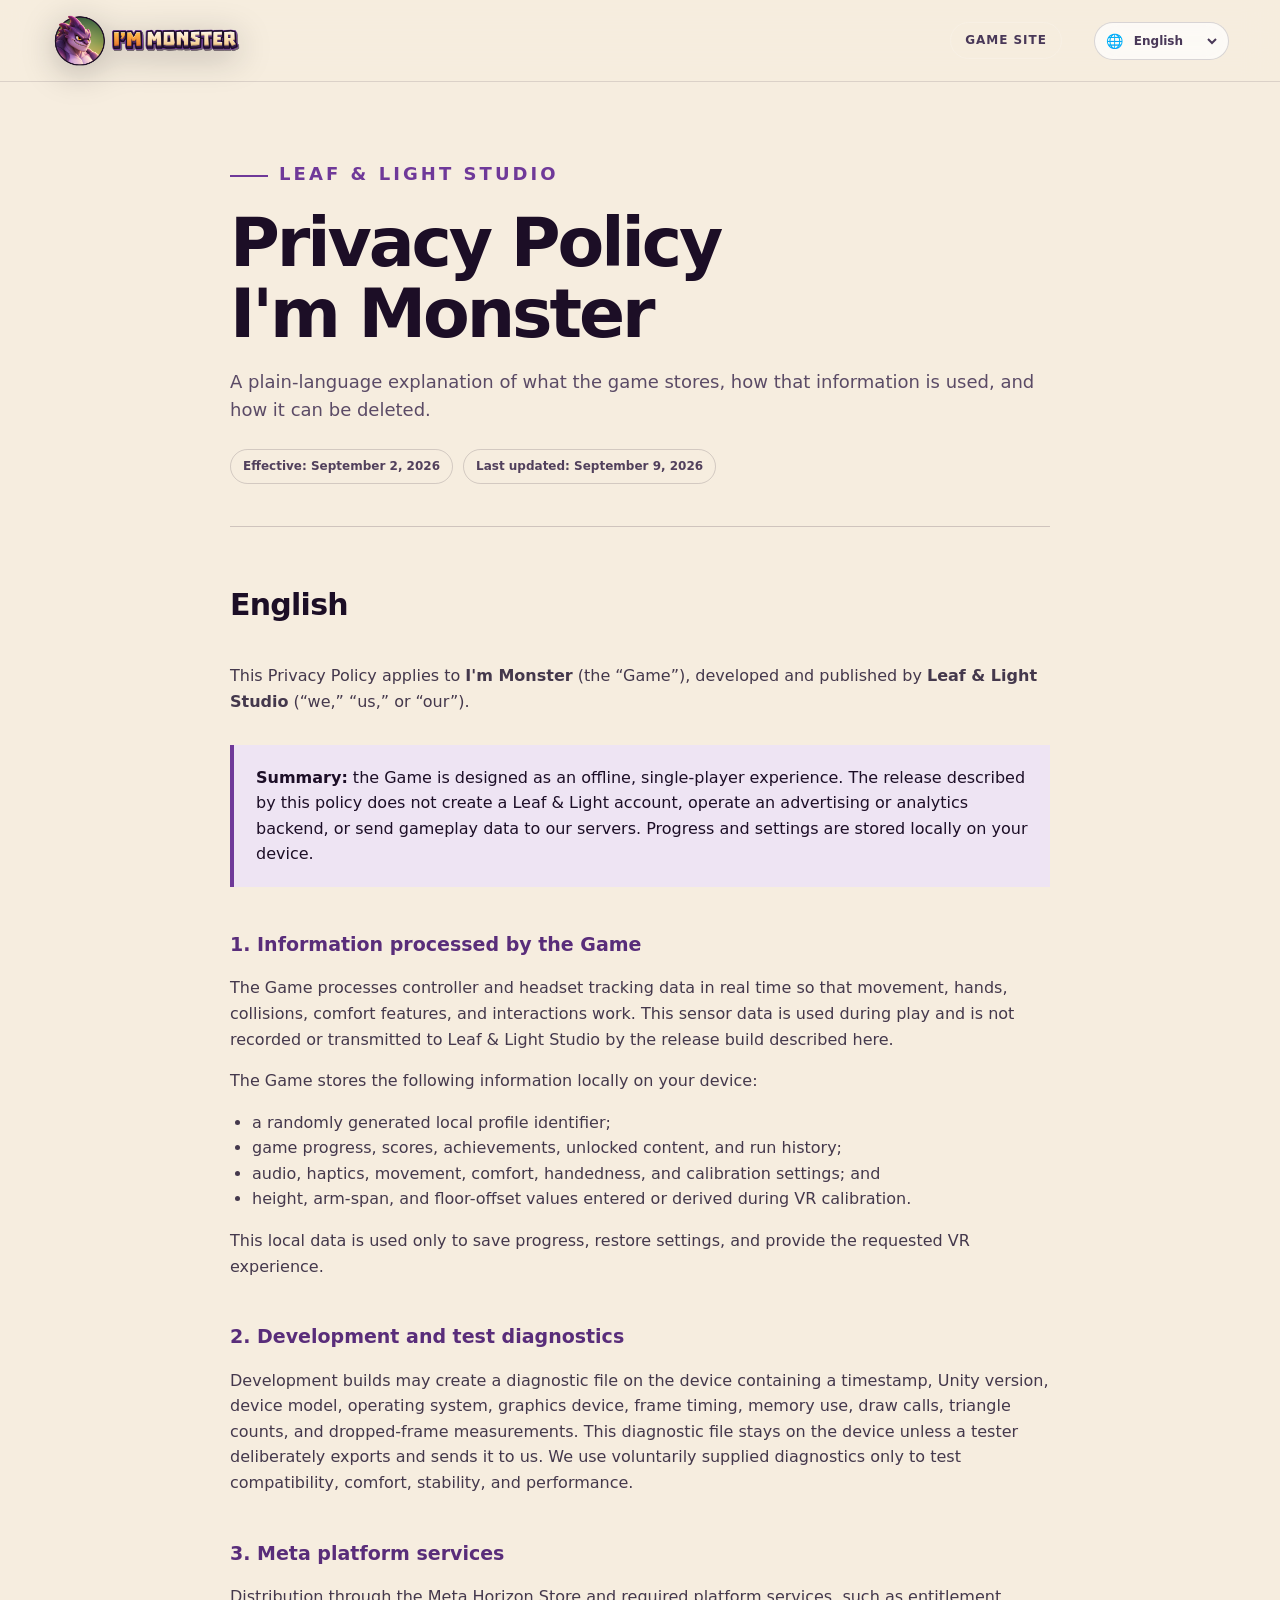
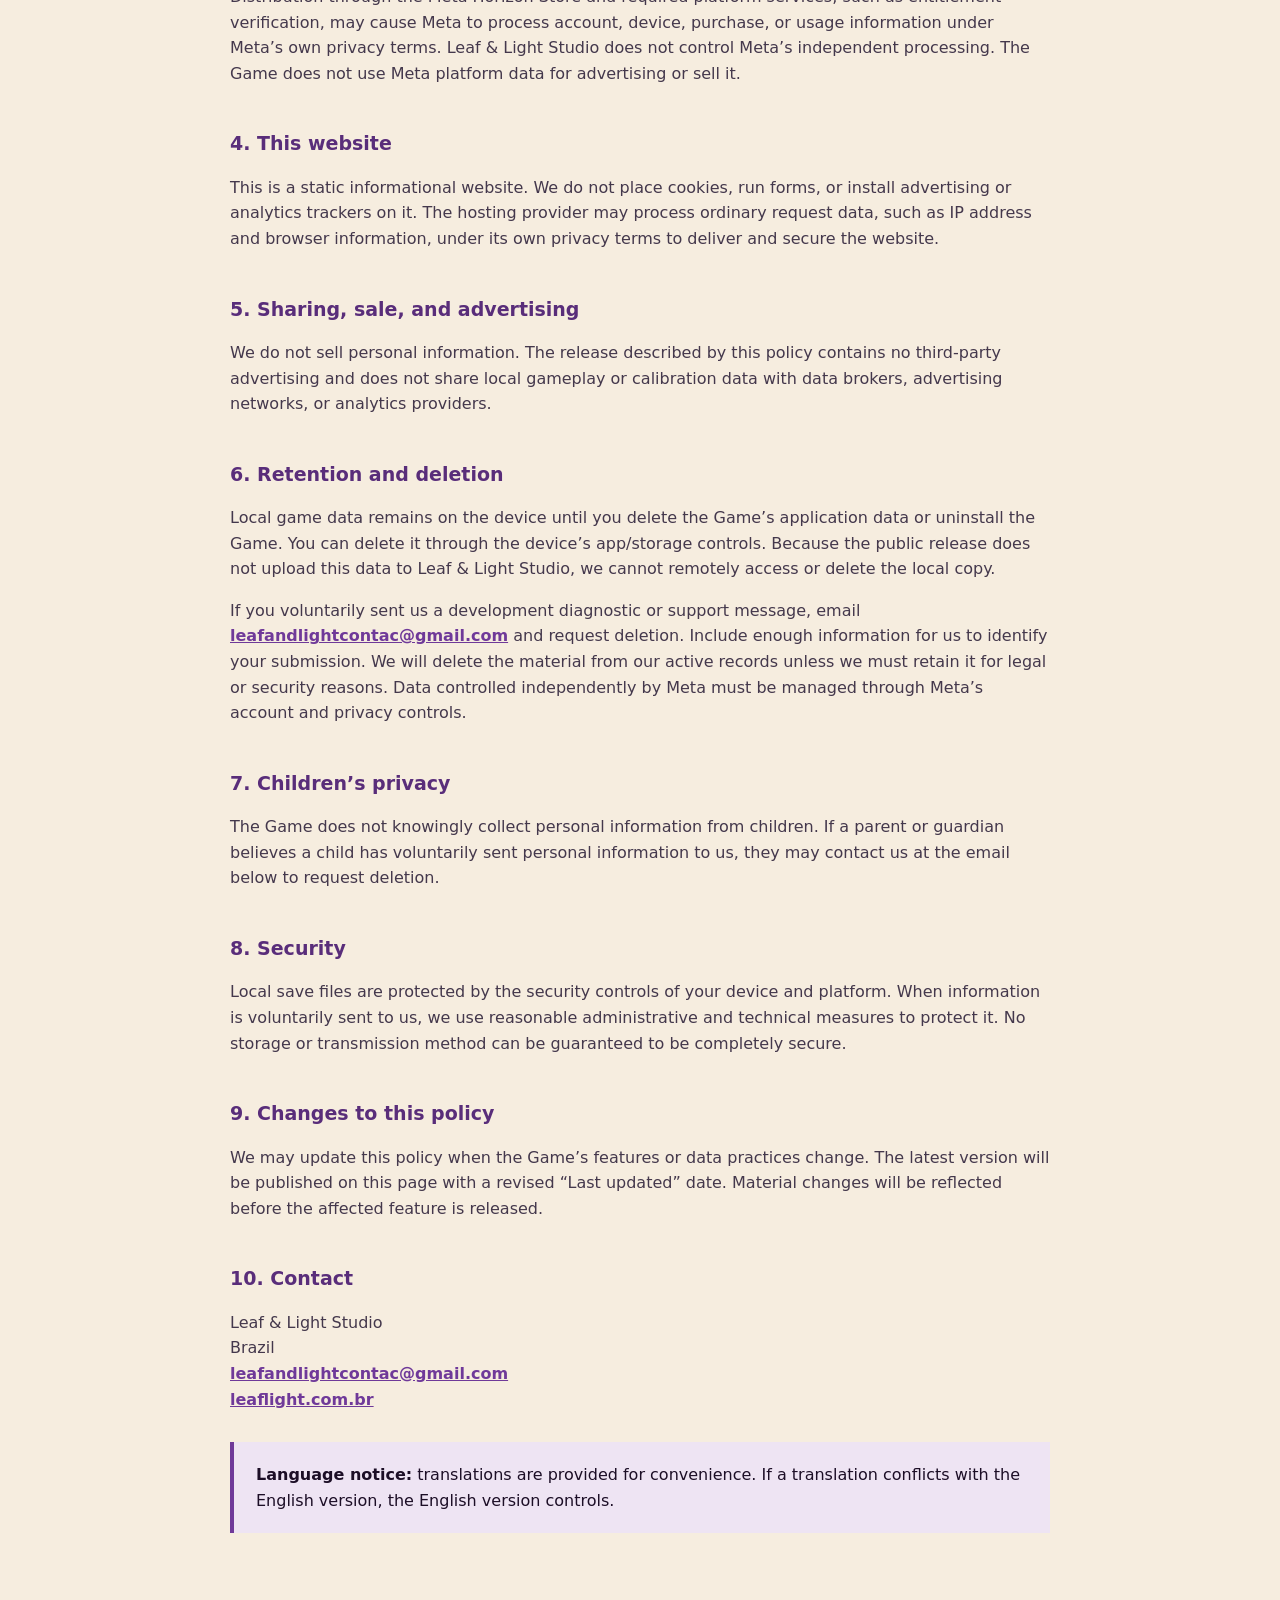
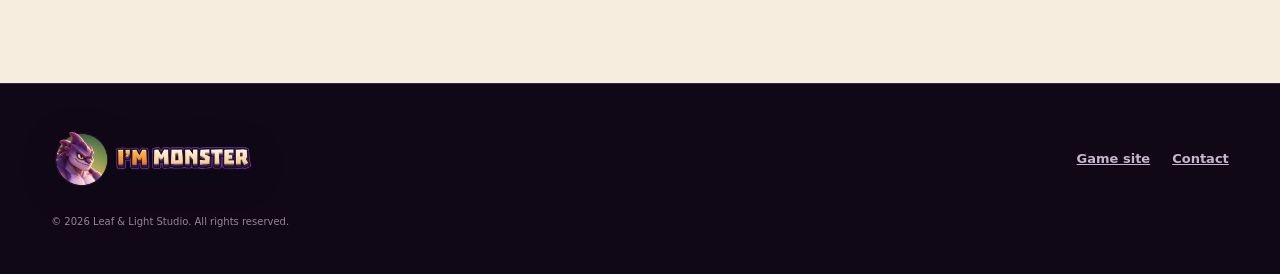
==== commit 815a28fd: "Update I'm Monster site and add city playground" ====
--- a/privacy/index.html
+++ b/privacy/index.html
@@ -3,20 +3,20 @@
 <head>
   <meta charset="utf-8" />
   <meta name="viewport" content="width=device-width, initial-scale=1" />
-  <meta name="theme-color" content="#f5f6f1" />
+  <meta name="theme-color" content="#f6eddf" />
   <meta name="description" content="Privacy Policy for I'm Monster by Leaf &amp; Light Studio." />
   <meta name="robots" content="index,follow" />
   <title>Privacy Policy — I'm Monster</title>
-  <link rel="icon" href="../assets/favicon.svg?v=im-monster-v2" type="image/svg+xml" />
-  <link rel="stylesheet" href="../assets/styles.css?v=im-monster-v2" />
-  <script src="../assets/translations.js?v=im-monster-v2" defer></script>
-  <script src="../assets/script.js?v=im-monster-v2" defer></script>
+  <link rel="icon" href="../assets/images/im-monster-icon-v3.png" type="image/png" sizes="512x512" />
+  <link rel="stylesheet" href="../assets/styles.css?v=im-monster-v3" />
+  <script src="../assets/translations.js?v=im-monster-v3" defer></script>
+  <script src="../assets/script.js?v=im-monster-v3" defer></script>
 </head>
 <body class="privacy-page" data-page="privacy">
   <a class="skip-link" href="#policy" data-i18n="common.skipPolicy">Skip to policy</a>
   <header class="site-header" data-header>
     <a class="wordmark" href="../" data-language-link aria-label="Back to I'm Monster" data-i18n-aria="common.backAria">
-      <img src="../assets/images/im-monster-logo-v2.webp" width="1200" height="480" alt="I'm Monster" />
+      <img src="../assets/images/im-monster-logo-v3.webp" width="1440" height="434" alt="I'm Monster" />
     </a>
     <nav aria-label="Privacy navigation" data-i18n-aria="privacy.navAria">
       <a class="nav-privacy" href="../" data-language-link data-i18n="privacy.gameSite">Game site</a>
@@ -84,7 +84,7 @@
   </main>
 
   <footer>
-    <a class="wordmark footer-wordmark" href="../" data-language-link aria-label="Back to I'm Monster" data-i18n-aria="common.backAria"><img src="../assets/images/im-monster-logo-v2.webp" width="1200" height="480" alt="I'm Monster" loading="lazy" /></a>
+    <a class="wordmark footer-wordmark" href="../" data-language-link aria-label="Back to I'm Monster" data-i18n-aria="common.backAria"><img src="../assets/images/im-monster-logo-v3.webp" width="1440" height="434" alt="I'm Monster" loading="lazy" /></a>
     <div><a href="../" data-language-link data-i18n="privacy.gameSite">Game site</a><a href="mailto:leafandlightcontac@gmail.com" data-i18n="footer.contact">Contact</a></div>
     <small data-i18n="footer.rights">© 2026 Leaf &amp; Light Studio. All rights reserved.</small>
   </footer>
--- a/assets/styles.css
+++ b/assets/styles.css
@@ -5,18 +5,19 @@
 }
 
 :root {
-  --ink: #071d1c;
-  --night: #061716;
-  --forest: #0b342f;
-  --teal: #0b7165;
-  --teal-bright: #10a596;
-  --lime: #c8f638;
-  --lime-soft: #ddff72;
-  --cream: #fff1d2;
-  --paper: #f6f0df;
-  --sky: #55bff0;
+  --ink: #1c0e26;
+  --night: #1c0e26;
+  --forest: #321a45;
+  --teal: #6f3999;
+  --teal-bright: #9c62c2;
+  --lime: #b9ef42;
+  --lime-soft: #d6f783;
+  --gold: #f3b64e;
+  --cream: #ffe2b6;
+  --paper: #f6eddf;
+  --sky: #c6a0da;
   --white: #fffdf6;
-  --muted: #a9bbb5;
+  --muted: #c5b6ce;
   --line: rgba(255, 255, 255, .15);
   --display: "Troika", "Arial Black", Impact, sans-serif;
   --body: Inter, ui-sans-serif, system-ui, -apple-system, BlinkMacSystemFont, "Segoe UI", sans-serif;
@@ -39,7 +40,7 @@
 img { display: block; max-width: 100%; }
 a { color: inherit; }
 button, a { -webkit-tap-highlight-color: transparent; }
-::selection { color: var(--ink); background: var(--lime); }
+::selection { color: var(--ink); background: var(--gold); }
 
 .skip-link {
   position: fixed;
@@ -68,7 +69,7 @@
 }
 .site-header.scrolled {
   height: 68px;
-  background: rgba(4, 20, 19, .86);
+  background: rgba(28, 14, 38, .88);
   border-color: var(--line);
   backdrop-filter: blur(18px);
 }
@@ -82,7 +83,7 @@
 .wordmark:hover, .wordmark:focus-visible { transform: translateY(-2px) rotate(-.5deg); }
 .wordmark img { width: 100%; height: auto; filter: drop-shadow(0 7px 17px rgba(0, 0, 0, .24)); }
 .site-header.scrolled .wordmark { width: clamp(145px, 13vw, 178px); }
-.display em { color: var(--lime); font-style: normal; }
+.display em { color: var(--gold); font-style: normal; }
 nav { display: flex; align-items: center; gap: clamp(15px, 2.5vw, 34px); }
 nav a {
   color: rgba(255, 255, 255, .84);
@@ -92,7 +93,7 @@
   text-decoration: none;
   text-transform: uppercase;
 }
-nav a:hover, nav a:focus-visible { color: var(--lime); }
+nav a:hover, nav a:focus-visible { color: var(--gold); }
 .nav-privacy { padding: 8px 14px; border: 1px solid var(--line); border-radius: 999px; }
 .language-picker {
   display: inline-flex;
@@ -103,7 +104,7 @@
   border: 1px solid var(--line);
   border-radius: 999px;
   color: var(--white);
-  background: rgba(4, 20, 20, .48);
+  background: rgba(28, 14, 38, .62);
   backdrop-filter: blur(12px);
 }
 .language-picker span { font-size: 14px; line-height: 1; }
@@ -137,7 +138,7 @@
   display: grid;
   align-items: center;
   overflow: hidden;
-  background: #10578a;
+  background: #321a45;
 }
 .hero::after {
   content: "";
@@ -145,7 +146,7 @@
   z-index: -1;
   inset: auto 0 0;
   height: 28%;
-  background: linear-gradient(transparent, rgba(4, 18, 18, .9));
+  background: linear-gradient(transparent, rgba(28, 14, 38, .9));
   pointer-events: none;
 }
 .hero-media, .hero-wash { position: absolute; inset: 0; }
@@ -155,8 +156,8 @@
 .hero-wash {
   z-index: -3;
   background:
-    linear-gradient(90deg, rgba(4, 20, 20, .96) 0%, rgba(4, 20, 20, .78) 31%, rgba(4, 20, 20, .12) 68%),
-    radial-gradient(circle at 28% 50%, rgba(9, 117, 104, .25), transparent 38%);
+    linear-gradient(90deg, rgba(28, 14, 38, .96) 0%, rgba(28, 14, 38, .78) 31%, rgba(28, 14, 38, .12) 68%),
+    radial-gradient(circle at 28% 50%, rgba(111, 57, 153, .26), transparent 38%);
 }
 .hero-content {
   width: min(var(--max), calc(100% - 42px));
@@ -165,14 +166,14 @@
 }
 .kicker, .eyebrow {
   margin: 0 0 18px;
-  color: var(--lime);
+  color: var(--gold);
   font-size: 12px;
   font-weight: 900;
   letter-spacing: .17em;
   text-transform: uppercase;
 }
 .kicker { display: flex; align-items: center; gap: 11px; }
-.kicker span { width: 9px; height: 9px; border-radius: 50%; background: var(--lime); box-shadow: 0 0 0 7px rgba(200, 246, 56, .15); }
+.kicker span { width: 9px; height: 9px; border-radius: 50%; background: var(--gold); box-shadow: 0 0 0 7px rgba(243, 182, 78, .18); }
 .eyebrow::before { content: ""; display: inline-block; width: 38px; height: 2px; margin: 0 11px 3px 0; background: currentColor; }
 .display {
   margin: 0;
@@ -200,10 +201,10 @@
   text-transform: uppercase;
   transition: transform .2s ease, box-shadow .2s ease, background .2s ease;
 }
-.button-primary { color: var(--ink); background: var(--lime); box-shadow: 0 13px 38px rgba(200, 246, 56, .22); }
-.button-ghost { border-color: rgba(255, 255, 255, .42); background: rgba(4, 20, 20, .2); }
+.button-primary { color: var(--ink); background: var(--gold); box-shadow: 0 13px 38px rgba(243, 182, 78, .25); }
+.button-ghost { border-color: rgba(255, 255, 255, .42); background: rgba(28, 14, 38, .2); }
 .button-dark { color: var(--white); background: var(--night); box-shadow: 0 14px 36px rgba(0, 0, 0, .22); }
-.button:hover, .button:focus-visible { transform: translateY(-3px) rotate(-1deg); box-shadow: 0 17px 44px rgba(200, 246, 56, .3); }
+.button:hover, .button:focus-visible { transform: translateY(-3px) rotate(-1deg); box-shadow: 0 17px 44px rgba(243, 182, 78, .3); }
 .hero-meta {
   position: absolute;
   left: clamp(21px, calc((100vw - var(--max)) / 2), 66px);
@@ -212,10 +213,10 @@
   gap: 8px;
   flex-wrap: wrap;
 }
-.hero-meta span { padding: 7px 12px; border: 1px solid var(--line); border-radius: 999px; color: rgba(255, 255, 255, .78); background: rgba(5, 24, 23, .45); font-size: 11px; font-weight: 800; letter-spacing: .06em; text-transform: uppercase; backdrop-filter: blur(10px); }
+.hero-meta span { padding: 7px 12px; border: 1px solid var(--line); border-radius: 999px; color: rgba(255, 255, 255, .78); background: rgba(28, 14, 38, .55); font-size: 11px; font-weight: 800; letter-spacing: .06em; text-transform: uppercase; backdrop-filter: blur(10px); }
 .concept-note { position: absolute; right: clamp(21px, 4vw, 66px); bottom: 52px; margin: 0; color: rgba(255, 255, 255, .58); font-size: 10px; letter-spacing: .05em; text-transform: uppercase; }
 
-.smash-strip { position: relative; z-index: 5; overflow: hidden; padding: 13px 0 10px; color: var(--ink); background: var(--lime); border-block: 2px solid var(--cream); transform: rotate(-1deg) scale(1.02); }
+.smash-strip { position: relative; z-index: 5; overflow: hidden; padding: 13px 0 10px; color: var(--ink); background: var(--gold); border-block: 2px solid var(--cream); transform: rotate(-1deg) scale(1.02); }
 .smash-strip div { width: max-content; font-family: var(--display); font-size: clamp(17px, 2vw, 25px); line-height: 1; text-transform: uppercase; white-space: nowrap; animation: ticker 24s linear infinite; }
 .smash-strip i { padding: 0 20px; color: var(--teal); font-style: normal; }
 @keyframes ticker { to { transform: translateX(-35%); } }
@@ -223,63 +224,120 @@
 .section { position: relative; padding: clamp(92px, 11vw, 160px) 0; }
 .section-inner { width: min(var(--max), calc(100% - 42px)); margin: 0 auto; }
 .manifesto { background: var(--night); }
-.manifesto::before { content: ""; position: absolute; inset: 0; opacity: .17; background-image: radial-gradient(rgba(200, 246, 56, .45) 1px, transparent 1px); background-size: 27px 27px; mask-image: linear-gradient(90deg, #000, transparent 52%); pointer-events: none; }
+.manifesto::before { content: ""; position: absolute; inset: 0; opacity: .17; background-image: radial-gradient(rgba(198, 160, 218, .52) 1px, transparent 1px); background-size: 27px 27px; mask-image: linear-gradient(90deg, #000, transparent 52%); pointer-events: none; }
 .manifesto-grid { position: relative; display: grid; grid-template-columns: 1.05fr .78fr; gap: clamp(48px, 9vw, 140px); align-items: end; }
 .manifesto h2, .growth h2, .city h2, .mechanics h2, .quest h2, .final-cta h2 { font-size: clamp(45px, 6.5vw, 94px); }
-.manifesto-copy { color: #b9cbc6; font-size: 18px; }
+.manifesto-copy { color: #c5b6ce; font-size: 18px; }
 .manifesto-copy .lead { margin-top: 0; color: var(--white); font-size: clamp(21px, 2.4vw, 29px); line-height: 1.37; }
 .principles { position: relative; display: grid; grid-template-columns: repeat(3, 1fr); gap: 16px; margin-top: clamp(68px, 9vw, 120px); }
 .principle { min-height: 270px; padding: 32px; border: 1px solid var(--line); border-radius: var(--radius); background: linear-gradient(145deg, rgba(255, 255, 255, .07), rgba(255, 255, 255, .018)); }
-.principle > span, .mechanic-card > span { color: var(--lime); font-family: var(--display); font-size: 13px; }
+.principle > span, .mechanic-card > span { color: var(--gold); font-family: var(--display); font-size: 13px; }
 .principle h3 { margin: 62px 0 9px; font-family: var(--display); font-size: clamp(19px, 2.2vw, 28px); font-weight: 400; line-height: 1.05; text-transform: uppercase; }
 .principle p { margin: 0; color: var(--muted); }
 
 .growth { color: var(--ink); background: var(--paper); overflow: hidden; }
-.growth::before { content: ""; position: absolute; width: 520px; height: 520px; right: -170px; top: -160px; border: 100px solid rgba(11, 113, 101, .08); border-radius: 50%; }
+.growth::before { content: ""; position: absolute; width: 520px; height: 520px; right: -170px; top: -160px; border: 100px solid rgba(111, 57, 153, .1); border-radius: 50%; }
 .growth-grid { position: relative; display: grid; grid-template-columns: .72fr 1.28fr; gap: clamp(42px, 7vw, 95px); align-items: center; }
 .growth .eyebrow { color: var(--teal); }
 .growth .display em { color: var(--teal); }
-.growth-copy > p:not(.eyebrow) { max-width: 590px; color: #38524d; font-size: 18px; }
-.growth-list { display: grid; gap: 0; margin: 35px 0 0; padding: 0; border-top: 1px solid rgba(7, 29, 28, .18); list-style: none; }
-.growth-list li { display: grid; grid-template-columns: 38px 90px 1fr; gap: 10px; padding: 15px 0; border-bottom: 1px solid rgba(7, 29, 28, .18); color: #506560; }
+.growth-copy > p:not(.eyebrow) { max-width: 590px; color: #51405c; font-size: 18px; }
+.growth-list { display: grid; gap: 0; margin: 35px 0 0; padding: 0; border-top: 1px solid rgba(28, 14, 38, .18); list-style: none; }
+.growth-list li { display: grid; grid-template-columns: 38px 90px 1fr; gap: 10px; padding: 15px 0; border-bottom: 1px solid rgba(28, 14, 38, .18); color: #594e61; }
 .growth-list span { color: var(--teal); font-family: var(--display); font-size: 12px; }
 .growth-list strong { color: var(--ink); }
-.growth-art { margin: 0; padding: 10px; border: 1px solid rgba(7, 29, 28, .2); border-radius: 32px; background: rgba(255, 255, 255, .62); box-shadow: 0 35px 90px rgba(7, 29, 28, .19); transform: rotate(1.2deg); }
+.growth-art { margin: 0; padding: 10px; border: 1px solid rgba(28, 14, 38, .2); border-radius: 32px; background: rgba(255, 255, 255, .62); box-shadow: 0 35px 90px rgba(28, 14, 38, .19); transform: rotate(1.2deg); }
 .growth-art img { width: 100%; aspect-ratio: 16 / 9; object-fit: cover; border-radius: 23px; }
-.growth-art figcaption { padding: 10px 7px 2px; color: #536b65; font-size: 11px; font-weight: 800; letter-spacing: .08em; text-transform: uppercase; }
-
-.city { min-height: 880px; isolation: isolate; display: grid; align-items: center; overflow: hidden; background: #176e9d; }
+.growth-art figcaption { padding: 10px 7px 2px; color: #66576f; font-size: 11px; font-weight: 800; letter-spacing: .08em; text-transform: uppercase; }
+
+.city { min-height: 880px; isolation: isolate; display: grid; align-items: center; overflow: hidden; background: #592d7a; }
 .city-scene, .city-shade { position: absolute; inset: 0; }
-.city-scene { z-index: -3; inset: -8%; }
-.city-layer { position: absolute; inset: 0; width: 100%; height: 100%; object-fit: cover; will-change: transform; }
-.city-sky { clip-path: inset(0 0 57% 0); }
-.city-buildings { clip-path: inset(23% 0 20% 0); }
-.city-street { clip-path: inset(58% 0 0 0); }
-.city-shade { z-index: -2; background: linear-gradient(90deg, rgba(4, 20, 20, .91) 0%, rgba(4, 20, 20, .68) 38%, rgba(4, 20, 20, .05) 73%), linear-gradient(0deg, rgba(4, 20, 20, .68), transparent 38%); }
+.city-scene { z-index: -3; inset: 0; background: url("images/city-silhouette-v3.svg") center / cover no-repeat; opacity: .72; }
+.city-shade { z-index: -2; background: linear-gradient(90deg, rgba(28, 14, 38, .91) 0%, rgba(28, 14, 38, .68) 38%, rgba(28, 14, 38, .05) 73%), linear-gradient(0deg, rgba(28, 14, 38, .68), transparent 38%); }
 .city-content { position: relative; }
 .city-content > p:not(.eyebrow) { max-width: 560px; color: rgba(255, 255, 255, .81); font-size: 19px; }
 .impact-chain { display: flex; align-items: center; gap: 12px; flex-wrap: wrap; margin-top: 35px; }
-.impact-chain span { padding: 11px 15px; color: var(--ink); background: var(--cream); border: 2px solid var(--ink); border-radius: 13px; box-shadow: 5px 5px 0 var(--lime); font-family: var(--display); font-size: 13px; text-transform: uppercase; }
-.impact-chain i { color: var(--lime); font-size: 24px; font-style: normal; }
-
-.mechanics { background: #041414; }
+.impact-chain span { padding: 11px 15px; color: var(--ink); background: var(--cream); border: 2px solid var(--ink); border-radius: 13px; box-shadow: 5px 5px 0 var(--gold); font-family: var(--display); font-size: 13px; text-transform: uppercase; }
+.impact-chain i { color: var(--gold); font-size: 24px; font-style: normal; }
+
+.city-demo { scroll-margin-top: calc(var(--header) + 12px); background: linear-gradient(180deg, #1c0e26, #24112f 55%, #1c0e26); overflow: hidden; }
+.city-demo::before { content: ""; position: absolute; width: 50vw; aspect-ratio: 1; right: -20vw; top: 5%; border-radius: 50%; background: radial-gradient(circle, rgba(111, 57, 153, .2), transparent 68%); pointer-events: none; }
+.demo-heading { position: relative; display: grid; grid-template-columns: 1fr .6fr; gap: clamp(35px, 8vw, 110px); align-items: end; margin-bottom: 48px; }
+.demo-heading h2 { font-size: clamp(45px, 6.5vw, 88px); }
+.demo-heading .display em { color: var(--gold); }
+.demo-intro { max-width: 530px; margin: 0 0 5px; color: var(--muted); font-size: 18px; }
+.demo-board { position: relative; padding: clamp(14px, 2.2vw, 26px); border: 1px solid rgba(198, 160, 218, .25); border-radius: 28px; background: linear-gradient(145deg, rgba(89, 45, 122, .52), rgba(28, 14, 38, .94) 54%); box-shadow: 0 34px 100px rgba(0, 0, 0, .34), inset 0 1px rgba(255, 255, 255, .08); }
+.demo-topline { display: flex; justify-content: space-between; gap: 14px; flex-wrap: wrap; align-items: center; margin: 0 0 14px; color: var(--cream); font-family: var(--display); font-size: 13px; letter-spacing: .08em; text-transform: uppercase; }
+.demo-topline > span:first-child::before { content: ""; display: inline-block; width: 8px; height: 8px; margin-right: 9px; border-radius: 50%; background: var(--lime); box-shadow: 0 0 12px var(--lime); }
+.demo-concept { color: var(--muted); font: 750 10px/1.4 var(--body); letter-spacing: .05em; }
+.demo-map-wrap { border: 1px solid rgba(198, 160, 218, .2); border-radius: 22px; overflow: hidden; background: #21122e; }
+.demo-map { display: block; width: 100%; height: auto; min-height: 300px; cursor: crosshair; touch-action: manipulation; user-select: none; }
+.map-road-edge { fill: none; stroke: #12091b; stroke-width: 84; stroke-linecap: square; }
+.map-road { fill: none; stroke: #3a2947; stroke-width: 68; stroke-linecap: square; }
+.map-road-mark { fill: none; stroke: #f3b64e; stroke-width: 2; stroke-dasharray: 11 15; stroke-linecap: round; opacity: .7; pointer-events: none; }
+.demo-block { cursor: pointer; outline: none; }
+.block-shadow { fill: #100817; opacity: .68; }
+.tower { fill: #6f3999; stroke: #c6a0da; stroke-width: 2; }
+.tower-lilac { fill: #592d7a; }
+.tower-gold { fill: #704724; stroke: #f3b64e; }
+.tower-short { filter: brightness(.86); }
+.tower-roof { fill: none; stroke: rgba(255, 226, 182, .65); stroke-width: 2; }
+.tower-window { fill: #c6a0da; }
+.tower-gold + .tower-roof + .tower-window { fill: #ffe2b6; }
+.building-label { fill: #ffe2b6; font: 800 12px var(--body); }
+.building-hit { fill: transparent; stroke: transparent; stroke-width: 4; }
+.demo-block:hover .building-hit, .demo-block:focus-visible .building-hit, .demo-block.selected .building-hit { stroke: #f3b64e; }
+.demo-block.selected .tower { filter: brightness(1.18) drop-shadow(0 0 8px rgba(243, 182, 78, .45)); }
+.rubble { display: none; fill: #c6a0da; stroke: #321a45; stroke-width: 3; stroke-linejoin: round; }
+.demo-block.destroyed .tower-structure { display: none; }
+.demo-block.destroyed .rubble { display: block; }
+.demo-person { transition: transform .55s cubic-bezier(.2, .7, .2, 1); }
+.demo-target-ring { display: none; transform: translate(280px, 265px); fill: none; stroke: #f3b64e; stroke-width: 3; stroke-dasharray: 5 6; opacity: .9; pointer-events: none; }
+.demo-player { cursor: grab; touch-action: none; }
+.demo-player:active, .demo-player.dragging { cursor: grabbing; }
+.player-shadow { fill: #100817; opacity: .55; }
+.player-hit { fill: transparent; stroke: transparent; pointer-events: all; }
+.demo-player:focus-visible .player-hit { stroke: #f3b64e; stroke-width: 3; }
+.demo-hud { display: grid; grid-template-columns: minmax(180px, .75fr) 1.25fr; gap: 22px; align-items: center; padding: 20px 2px 4px; }
+.demo-stats { display: grid; grid-template-columns: 1fr 1fr; gap: 8px 18px; }
+.demo-stats > div { display: grid; gap: 2px; color: var(--muted); font-size: 11px; font-weight: 750; text-transform: uppercase; letter-spacing: .04em; }
+.demo-stats strong { color: var(--cream); font: 400 23px/1.2 var(--display); }
+.demo-stats p { grid-column: 1 / -1; min-height: 24px; margin: 5px 0 0; color: var(--cream); font-size: 12px; }
+.demo-controls { display: flex; justify-content: flex-end; align-items: center; gap: 9px; flex-wrap: wrap; }
+.demo-controls button { min-height: 44px; padding: 0 14px; border: 1px solid rgba(198, 160, 218, .36); border-radius: 13px; color: var(--cream); background: rgba(28, 14, 38, .72); font: 850 11px/1.2 var(--body); cursor: pointer; transition: border-color .18s ease, transform .18s ease, background .18s ease; }
+.demo-controls button:hover, .demo-controls button:focus-visible { border-color: var(--gold); transform: translateY(-2px); outline: 2px solid rgba(243, 182, 78, .3); outline-offset: 2px; }
+.demo-controls .demo-power[aria-pressed="true"] { color: var(--ink); border-color: var(--gold); background: var(--gold); }
+.demo-controls .demo-power > span:first-child { margin-right: 6px; font-size: 15px; }
+.demo-controls .demo-reset { color: var(--muted); }
+.demo-instructions { margin: 14px 2px 0; color: var(--muted); font-size: 11px; }
+.demo-watch { display: grid; grid-template-columns: .45fr 1fr; gap: 30px; align-items: start; margin: 36px 4px 0; padding-top: 25px; border-top: 1px solid var(--line); }
+.demo-watch .eyebrow { margin: 2px 0 0; color: var(--gold); }
+.demo-watch > p:last-child { max-width: 720px; margin: 0; color: var(--muted); font-size: 14px; }
+.demo-map:focus-visible { outline: 3px solid var(--gold); outline-offset: -4px; }
+.demo-block:focus-visible { outline: none; }
+.demo-block.hit .tower-structure { filter: brightness(1.5); }
+.demo-wave circle { fill: rgba(243, 182, 78, .08); stroke: var(--gold); stroke-width: 4; vector-effect: non-scaling-stroke; }
+.demo-wave.active { animation: map-ripple .7s ease-out both; transform-box: view-box; }
+@keyframes map-ripple { from { opacity: 1; scale: .2; } to { opacity: 0; scale: 2.5; } }
+
+.mechanics { background: #160c1d; }
 .mechanics-heading { display: grid; grid-template-columns: 1.2fr .55fr; gap: 50px; align-items: end; }
 .mechanics-heading > p { color: var(--muted); font-size: 18px; }
 .mechanic-grid { display: grid; grid-template-columns: repeat(4, 1fr); gap: 18px; margin-top: 58px; }
 .mechanic-card { padding: 12px 12px 29px; border: 1px solid var(--line); border-radius: 25px; background: linear-gradient(145deg, rgba(255, 255, 255, .075), rgba(255, 255, 255, .015)); transition: transform .25s ease, border-color .25s ease; }
-.mechanic-card:hover { transform: translateY(-8px); border-color: rgba(200, 246, 56, .62); }
-.atlas-icon { width: 100%; aspect-ratio: 1; margin-bottom: 22px; border-radius: 18px; background-image: url("images/im-monster-mechanics-v2.webp"); background-repeat: no-repeat; background-size: 400% 400%; }
-.atlas-run { background-position: 0 0; }
-.atlas-climb { background-position: 33.333% 0; }
-.atlas-smash { background-position: 0 33.333%; }
-.atlas-collapse { background-position: 100% 33.333%; }
+.mechanic-card:hover { transform: translateY(-8px); border-color: rgba(243, 182, 78, .66); }
+.atlas-icon { display: grid; place-items: center; width: 100%; aspect-ratio: 1; margin-bottom: 22px; border-radius: 18px; color: var(--cream); background: radial-gradient(circle at 70% 28%, rgba(198, 160, 218, .2), transparent 36%), linear-gradient(145deg, #592d7a, #321a45 68%); overflow: hidden; }
+.atlas-icon::before { content: ""; display: grid; width: 68%; aspect-ratio: 1; place-items: center; border: 2px solid rgba(255, 226, 182, .82); border-radius: 30% 48% 38% 55%; color: var(--gold); font-size: clamp(54px, 8vw, 104px); line-height: 1; text-shadow: 5px 6px 0 #321a45, 0 0 28px rgba(243, 182, 78, .28); box-shadow: inset 0 -15px 0 rgba(28, 14, 38, .28), 0 15px 0 rgba(28, 14, 38, .5); }
+.atlas-run::before { content: "↗"; }
+.atlas-climb::before { content: "⌁"; }
+.atlas-smash::before { content: "✦"; }
+.atlas-collapse::before { content: "▱"; }
 .mechanic-card > span, .mechanic-card h3, .mechanic-card p { margin-left: 12px; margin-right: 12px; }
 .mechanic-card h3 { margin-top: 8px; margin-bottom: 7px; font-family: var(--display); font-size: 20px; font-weight: 400; line-height: 1.05; text-transform: uppercase; }
 .mechanic-card p { margin-top: 0; color: var(--muted); font-size: 14px; }
 
-.quest { min-height: 800px; isolation: isolate; display: grid; align-items: center; overflow: hidden; background: #06201f; }
-.quest-art { position: absolute; z-index: -3; inset: -8%; background: url("images/im-monster-hero-v2.webp") 58% center / cover no-repeat; will-change: transform; }
-.quest-shade { position: absolute; z-index: -2; inset: 0; background: linear-gradient(90deg, rgba(4, 20, 20, .97) 0%, rgba(4, 20, 20, .88) 47%, rgba(4, 20, 20, .26) 78%, rgba(4, 20, 20, .42)); }
+.quest { min-height: 800px; isolation: isolate; display: grid; align-items: center; overflow: hidden; background: #321a45; }
+.quest-art { position: absolute; z-index: -3; inset: -8%; background: url("images/im-monster-hero-v3.webp") 58% center / cover no-repeat; will-change: transform; }
+.quest-shade { position: absolute; z-index: -2; inset: 0; background: linear-gradient(90deg, rgba(28, 14, 38, .97) 0%, rgba(28, 14, 38, .88) 47%, rgba(28, 14, 38, .26) 78%, rgba(28, 14, 38, .42)); }
 .quest-layout { display: grid; grid-template-columns: 1fr .68fr; gap: clamp(55px, 10vw, 150px); align-items: end; }
 .quest-copy > p:last-child { max-width: 650px; color: rgba(255, 255, 255, .77); font-size: 19px; }
 .quest-specs { margin: 0; border-top: 1px solid var(--line); }
@@ -287,19 +345,19 @@
 .quest-specs dt { color: var(--muted); font-size: 11px; font-weight: 850; letter-spacing: .11em; text-transform: uppercase; }
 .quest-specs dd { margin: 0; text-align: right; font-weight: 750; }
 
-.final-cta { color: var(--white); background: linear-gradient(135deg, #0d8173 0%, #0a554e 52%, #062b29 100%); overflow: hidden; }
-.final-cta::before { content: ""; position: absolute; inset: -60px; opacity: .18; background: repeating-linear-gradient(-55deg, transparent 0 28px, rgba(200, 246, 56, .26) 29px 32px); }
-.final-cta::after { content: ""; position: absolute; width: min(52vw, 720px); aspect-ratio: 1; right: -12%; top: -45%; border-radius: 50%; background: radial-gradient(circle, rgba(200, 246, 56, .23), transparent 67%); pointer-events: none; }
+.final-cta { color: var(--white); background: linear-gradient(135deg, #6f3999 0%, #592d7a 52%, #321a45 100%); overflow: hidden; }
+.final-cta::before { content: ""; position: absolute; inset: -60px; opacity: .18; background: repeating-linear-gradient(-55deg, transparent 0 28px, rgba(243, 182, 78, .24) 29px 32px); }
+.final-cta::after { content: ""; position: absolute; width: min(52vw, 720px); aspect-ratio: 1; right: -12%; top: -45%; border-radius: 50%; background: radial-gradient(circle, rgba(243, 182, 78, .22), transparent 67%); pointer-events: none; }
 .final-card { position: relative; z-index: 1; }
-.final-card .eyebrow { color: var(--lime); }
-.final-card .display em { color: var(--lime-soft); }
+.final-card .eyebrow { color: var(--gold); }
+.final-card .display em { color: var(--cream); }
 .final-card .text-link { margin-left: 8px; }
 .text-link { font-weight: 900; text-decoration-thickness: 2px; text-underline-offset: 5px; }
 
-footer { display: grid; grid-template-columns: auto 1fr auto; gap: 24px 36px; align-items: center; padding: 44px clamp(20px, 4vw, 68px); color: var(--muted); background: #020e0e; border-top: 1px solid var(--line); }
+footer { display: grid; grid-template-columns: auto 1fr auto; gap: 24px 36px; align-items: center; padding: 44px clamp(20px, 4vw, 68px); color: var(--muted); background: #100817; border-top: 1px solid var(--line); }
 footer p { margin: 0; font-size: 13px; }
 footer > div { display: flex; gap: 22px; font-size: 13px; font-weight: 800; }
-footer > div a:hover { color: var(--lime); }
+footer > div a:hover { color: var(--gold); }
 footer small { grid-column: 2 / -1; max-width: 820px; font-size: 10px; opacity: .72; }
 .footer-wordmark { width: clamp(170px, 16vw, 220px); }
 
@@ -307,30 +365,30 @@
 .reveal.visible { opacity: 1; transform: translateY(0); }
 
 /* Privacy is intentionally conventional and readable. */
-.privacy-page { color: #17201f; background: #f5f6f1; font-family: var(--body); }
-.privacy-page .site-header { position: sticky; color: var(--ink); background: rgba(245, 246, 241, .94); border-color: rgba(7, 29, 28, .12); backdrop-filter: blur(16px); }
+.privacy-page { color: #1c0e26; background: #f6eddf; font-family: var(--body); }
+.privacy-page .site-header { position: sticky; color: var(--ink); background: rgba(246, 237, 223, .94); border-color: rgba(28, 14, 38, .12); backdrop-filter: blur(16px); }
 .privacy-page .wordmark { color: var(--ink); }
-.privacy-page nav a { color: #28413e; }
+.privacy-page nav a { color: #493858; }
 .privacy-page nav a:hover { color: var(--teal); }
-.privacy-page .language-picker { color: #28413e; background: rgba(255, 255, 255, .72); border-color: rgba(7, 29, 28, .16); }
+.privacy-page .language-picker { color: #493858; background: rgba(255, 255, 255, .72); border-color: rgba(28, 14, 38, .16); }
 .privacy-page .language-picker select:focus-visible { color: var(--teal); }
 .privacy-main { width: min(820px, calc(100% - 40px)); margin: 0 auto; padding: 78px 0 120px; }
-.privacy-intro { padding-bottom: 42px; border-bottom: 1px solid rgba(7, 29, 28, .18); }
+.privacy-intro { padding-bottom: 42px; border-bottom: 1px solid rgba(28, 14, 38, .18); }
 .privacy-intro .eyebrow { color: var(--teal); }
 .privacy-intro h1 { margin: 0 0 18px; font-family: var(--body); font-size: clamp(38px, 7vw, 68px); line-height: 1.05; letter-spacing: -.045em; }
-.privacy-intro > p { color: #4a605e; font-size: 18px; }
+.privacy-intro > p { color: #5b4b66; font-size: 18px; }
 .privacy-meta { display: flex; gap: 10px; flex-wrap: wrap; margin-top: 24px; }
-.privacy-meta span, .language-jump a { padding: 7px 12px; border: 1px solid rgba(7, 29, 28, .16); border-radius: 999px; color: #415755; font-size: 12px; font-weight: 700; text-decoration: none; }
+.privacy-meta span, .language-jump a { padding: 7px 12px; border: 1px solid rgba(28, 14, 38, .16); border-radius: 999px; color: #51405c; font-size: 12px; font-weight: 700; text-decoration: none; }
 .language-jump { position: sticky; z-index: 10; top: 78px; display: flex; gap: 8px; margin: 36px 0 16px; padding: 10px 0; background: rgba(245, 246, 241, .94); backdrop-filter: blur(12px); }
 .language-jump a:hover { border-color: var(--teal); color: var(--teal); }
 .policy-language { padding-top: 54px; scroll-margin-top: 125px; }
 .policy-language + .policy-language { margin-top: 70px; border-top: 3px solid var(--teal); }
 .policy-language h2 { margin: 0 0 34px; font-size: 30px; letter-spacing: -.025em; }
-.policy-language h3 { margin: 42px 0 10px; color: #0a5e58; font-size: 19px; scroll-margin-top: 130px; }
-.policy-language p, .policy-language li { color: #374c49; }
+.policy-language h3 { margin: 42px 0 10px; color: #592d7a; font-size: 19px; scroll-margin-top: 130px; }
+.policy-language p, .policy-language li { color: #44384c; }
 .policy-language ul { padding-left: 22px; }
-.policy-language a { color: #087c72; font-weight: 700; }
-.policy-note { margin: 30px 0; padding: 20px 22px; border-left: 4px solid var(--teal); background: #e6efea; }
+.policy-language a { color: #6f3999; font-weight: 700; }
+.policy-note { margin: 30px 0; padding: 20px 22px; border-left: 4px solid var(--teal); background: #eee4f3; }
 .privacy-page footer { grid-template-columns: 1fr auto; }
 .privacy-page footer small { grid-column: 1 / -1; }
 
@@ -339,6 +397,8 @@
   .manifesto-grid, .growth-grid, .mechanics-heading, .quest-layout { grid-template-columns: 1fr; }
   .manifesto-copy { max-width: 760px; }
   .growth-art { transform: none; }
+  .demo-heading { grid-template-columns: 1fr; gap: 18px; }
+  .demo-watch { grid-template-columns: 1fr; gap: 12px; }
   .mechanic-grid { grid-template-columns: repeat(2, 1fr); }
   .quest { min-height: auto; }
   .quest-specs { max-width: 670px; }
@@ -355,7 +415,7 @@
   .hero-content { width: calc(100% - 36px); padding: 160px 0 176px; }
   .hero-media { inset: -2%; }
   .hero-media img { object-position: 66% center; }
-  .hero-wash { background: linear-gradient(90deg, rgba(4, 20, 20, .9), rgba(4, 20, 20, .35)), linear-gradient(0deg, rgba(4, 20, 20, .94) 0%, transparent 62%); }
+  .hero-wash { background: linear-gradient(90deg, rgba(28, 14, 38, .9), rgba(28, 14, 38, .35)), linear-gradient(0deg, rgba(28, 14, 38, .94) 0%, transparent 62%); }
   .hero h1 { font-size: clamp(55px, 20vw, 88px); }
   .hero-copy { font-size: 17px; }
   .hero-actions { align-items: stretch; flex-direction: column; }
@@ -370,11 +430,19 @@
   .principle h3 { margin-top: 42px; }
   .growth-list li { grid-template-columns: 34px 78px 1fr; font-size: 14px; }
   .city { min-height: 740px; }
-  .city-shade { background: linear-gradient(90deg, rgba(4, 20, 20, .92), rgba(4, 20, 20, .45)); }
+  .city-shade { background: linear-gradient(90deg, rgba(28, 14, 38, .92), rgba(28, 14, 38, .45)); }
+  .demo-board { padding: 12px; border-radius: 20px; }
+  .demo-map-wrap { border-radius: 15px; }
+  .demo-map { min-height: 0; }
+  .demo-hud { grid-template-columns: 1fr; gap: 12px; }
+  .demo-controls { justify-content: stretch; }
+  .demo-controls button { flex: 1 1 calc(50% - 8px); }
+  .demo-controls .demo-reset { flex-basis: 100%; }
+  .demo-instructions { line-height: 1.5; }
   .impact-chain { gap: 8px; }
   .impact-chain span { padding: 9px 11px; font-size: 11px; }
   .impact-chain i { font-size: 18px; }
-  .quest-shade { background: linear-gradient(90deg, rgba(4, 20, 20, .95), rgba(4, 20, 20, .68)); }
+  .quest-shade { background: linear-gradient(90deg, rgba(28, 14, 38, .95), rgba(28, 14, 38, .68)); }
   .quest-specs div { flex-direction: column; gap: 4px; }
   .quest-specs dd { text-align: left; }
   .final-card .text-link { margin-left: 0; }
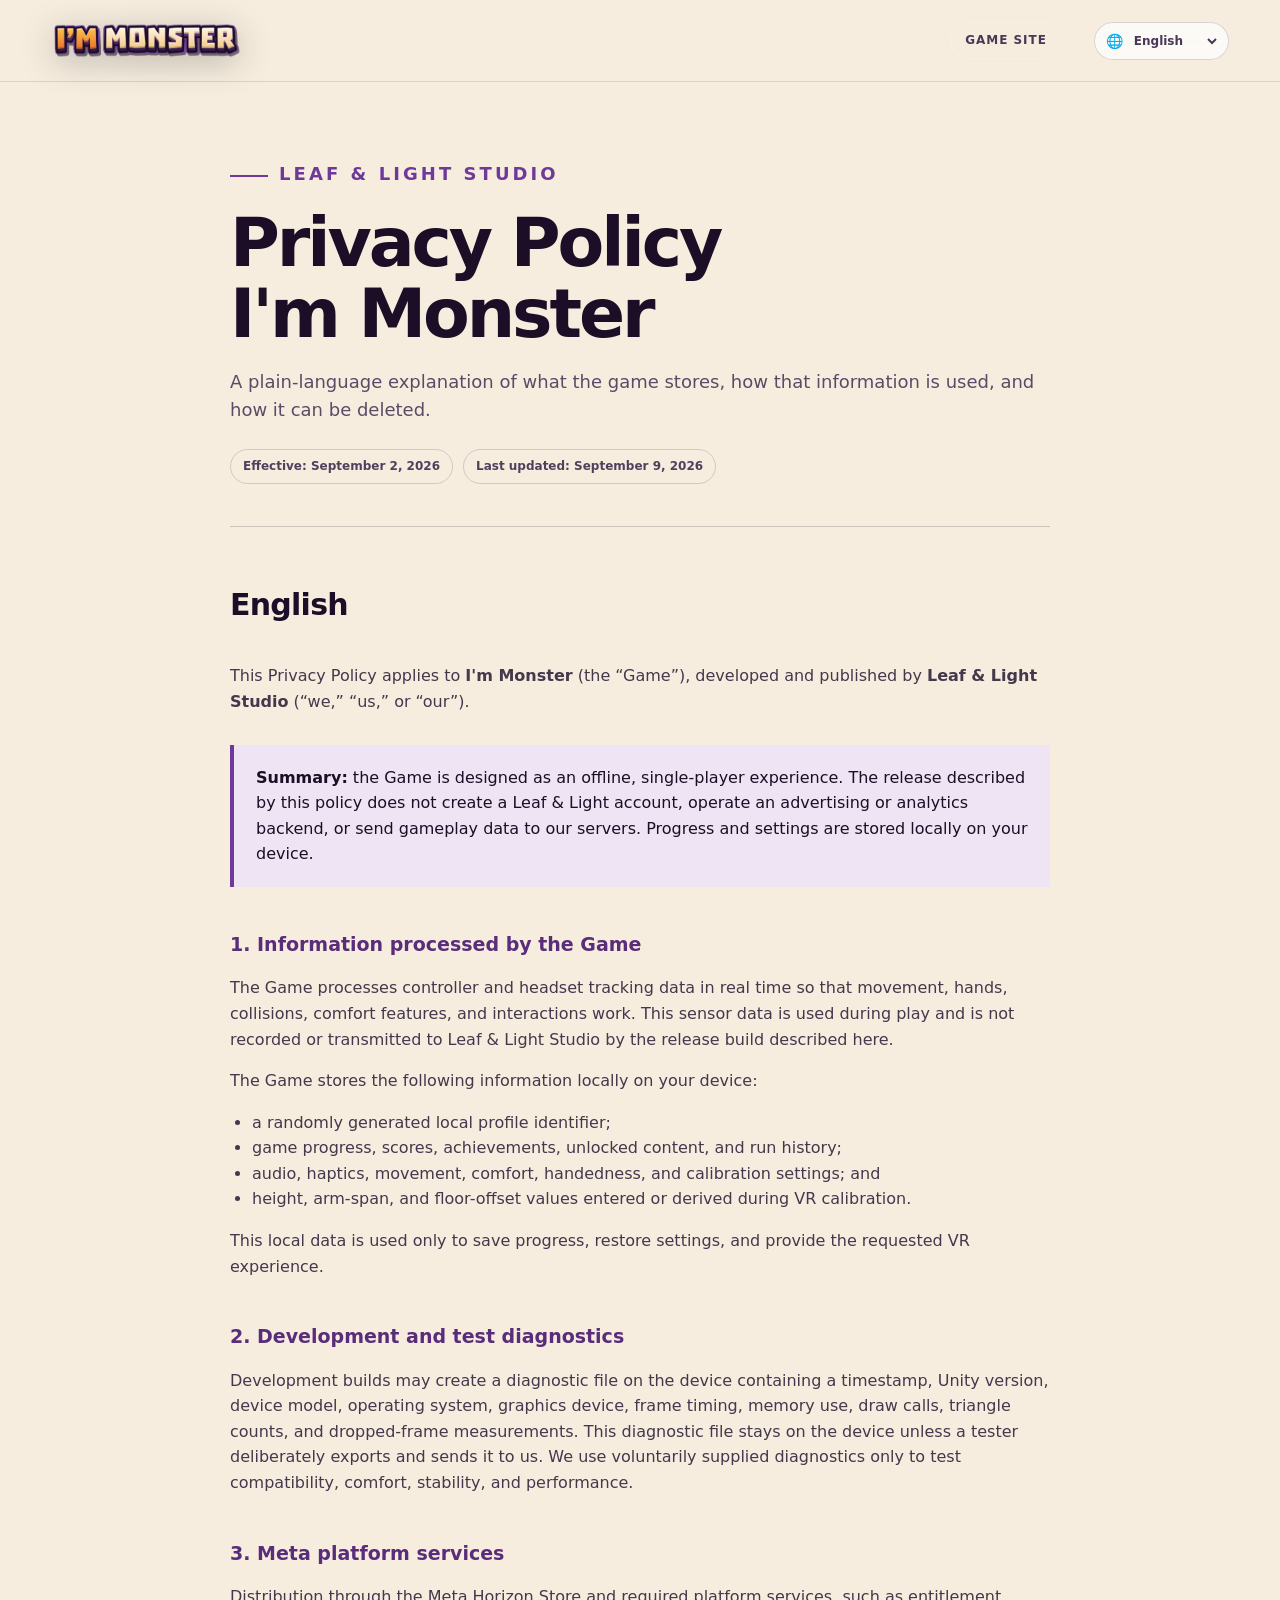
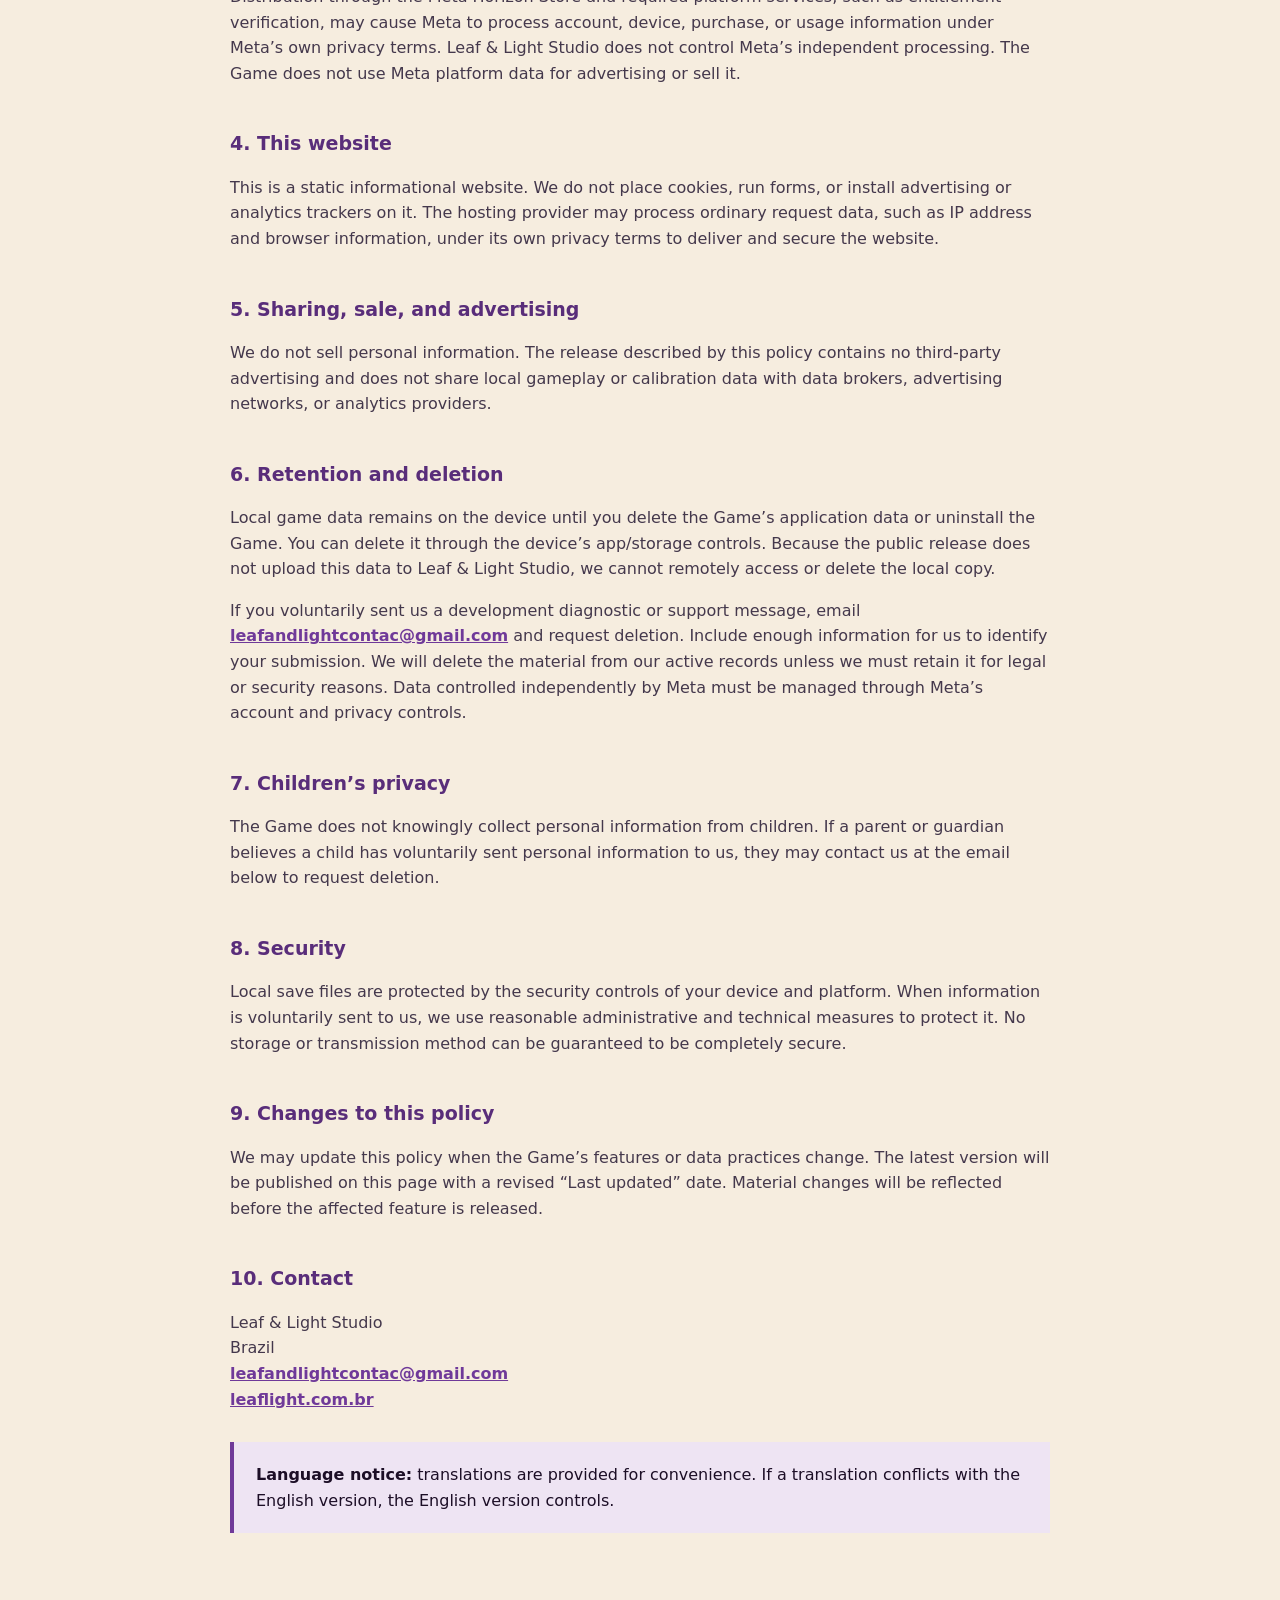
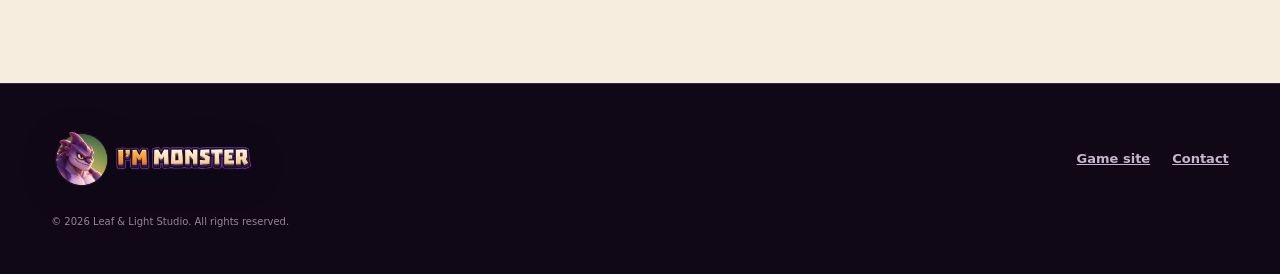
==== commit d83469a1: "Rebuild the city story and view-only atlas" ====
--- a/privacy/index.html
+++ b/privacy/index.html
@@ -8,15 +8,15 @@
   <meta name="robots" content="index,follow" />
   <title>Privacy Policy — I'm Monster</title>
   <link rel="icon" href="../assets/images/im-monster-icon-v3.png" type="image/png" sizes="512x512" />
-  <link rel="stylesheet" href="../assets/styles.css?v=im-monster-v3" />
-  <script src="../assets/translations.js?v=im-monster-v3" defer></script>
-  <script src="../assets/script.js?v=im-monster-v3" defer></script>
+  <link rel="stylesheet" href="../assets/styles.css?v=im-monster-v4" />
+  <script src="../assets/translations.js?v=im-monster-v4" defer></script>
+  <script src="../assets/script.js?v=im-monster-v4" defer></script>
 </head>
 <body class="privacy-page" data-page="privacy">
   <a class="skip-link" href="#policy" data-i18n="common.skipPolicy">Skip to policy</a>
   <header class="site-header" data-header>
     <a class="wordmark" href="../" data-language-link aria-label="Back to I'm Monster" data-i18n-aria="common.backAria">
-      <img src="../assets/images/im-monster-logo-v3.webp" width="1440" height="434" alt="I'm Monster" />
+      <img src="../assets/images/im-monster-wordmark-one-line.png" width="4101" height="838" alt="I'm Monster" />
     </a>
     <nav aria-label="Privacy navigation" data-i18n-aria="privacy.navAria">
       <a class="nav-privacy" href="../" data-language-link data-i18n="privacy.gameSite">Game site</a>
--- a/assets/styles.css
+++ b/assets/styles.css
@@ -152,14 +152,17 @@
 .hero-media, .hero-wash { position: absolute; inset: 0; }
 .hero-media { z-index: -4; inset: -7vh -3vw; will-change: transform; }
 .hero-media picture, .hero-media img { width: 100%; height: 100%; }
-.hero-media img { object-fit: cover; object-position: 56% center; }
+.hero-media img { object-fit: cover; object-position: 50% center; }
 .hero-wash {
   z-index: -3;
   background:
-    linear-gradient(90deg, rgba(28, 14, 38, .96) 0%, rgba(28, 14, 38, .78) 31%, rgba(28, 14, 38, .12) 68%),
-    radial-gradient(circle at 28% 50%, rgba(111, 57, 153, .26), transparent 38%);
+    linear-gradient(90deg, rgba(28, 14, 38, .94) 0%, rgba(28, 14, 38, .79) 30%, rgba(28, 14, 38, .17) 66%, rgba(28, 14, 38, .04) 100%),
+    linear-gradient(0deg, rgba(28, 14, 38, .72), transparent 39%),
+    radial-gradient(circle at 28% 50%, rgba(111, 57, 153, .32), transparent 42%);
 }
 .hero-content {
+  position: relative;
+  z-index: 1;
   width: min(var(--max), calc(100% - 42px));
   margin: 0 auto;
   padding: calc(var(--header) + 80px) 0 170px;
@@ -174,6 +177,7 @@
 }
 .kicker { display: flex; align-items: center; gap: 11px; }
 .kicker span { width: 9px; height: 9px; border-radius: 50%; background: var(--gold); box-shadow: 0 0 0 7px rgba(243, 182, 78, .18); }
+.hero-wordmark { width: clamp(250px, 42vw, 610px); height: auto; margin: -2px 0 22px; filter: drop-shadow(0 12px 22px rgba(12, 5, 19, .56)); }
 .eyebrow::before { content: ""; display: inline-block; width: 38px; height: 2px; margin: 0 11px 3px 0; background: currentColor; }
 .display {
   margin: 0;
@@ -183,7 +187,7 @@
   letter-spacing: -.035em;
   text-transform: uppercase;
 }
-.hero h1 { max-width: 910px; font-size: clamp(65px, 10.2vw, 152px); text-shadow: 0 9px 45px rgba(0, 0, 0, .28); }
+.hero h1 { max-width: 760px; font-size: clamp(48px, 7vw, 100px); text-shadow: 0 9px 45px rgba(0, 0, 0, .36); }
 .hero-copy { max-width: 610px; margin: 28px 0 0; color: rgba(255, 255, 255, .84); font-size: clamp(18px, 2vw, 23px); line-height: 1.47; }
 .hero-actions, .final-links { display: flex; align-items: center; gap: 14px; flex-wrap: wrap; margin-top: 34px; }
 .button {
@@ -215,6 +219,15 @@
 }
 .hero-meta span { padding: 7px 12px; border: 1px solid var(--line); border-radius: 999px; color: rgba(255, 255, 255, .78); background: rgba(28, 14, 38, .55); font-size: 11px; font-weight: 800; letter-spacing: .06em; text-transform: uppercase; backdrop-filter: blur(10px); }
 .concept-note { position: absolute; right: clamp(21px, 4vw, 66px); bottom: 52px; margin: 0; color: rgba(255, 255, 255, .58); font-size: 10px; letter-spacing: .05em; text-transform: uppercase; }
+.hero-debris { position: absolute; z-index: -2; inset: 0; pointer-events: none; }
+.hero-debris i { position: absolute; display: block; width: 18px; height: 16px; background: #ffe2b6; filter: drop-shadow(4px 7px 0 rgba(28, 14, 38, .52)); clip-path: polygon(18% 0, 100% 18%, 72% 100%, 0 68%); animation: hero-drift 4.6s ease-in-out infinite; }
+.hero-debris i:nth-child(1) { left: 65%; top: 25%; width: 22px; height: 20px; }
+.hero-debris i:nth-child(2) { left: 73%; top: 31%; width: 13px; height: 12px; background: var(--gold); animation-delay: -1.1s; }
+.hero-debris i:nth-child(3) { left: 59%; top: 36%; width: 11px; height: 9px; animation-delay: -2.6s; }
+.hero-debris i:nth-child(4) { left: 84%; top: 28%; width: 17px; height: 14px; background: #c6a0da; animation-delay: -3.4s; }
+.hero-debris i:nth-child(5) { left: 69%; top: 18%; width: 9px; height: 11px; animation-delay: -2s; }
+@keyframes hero-drift { 0%, 100% { translate: 0 -4px; rotate: -8deg; } 50% { translate: 10px 18px; rotate: 26deg; } }
+.hero-media, .hero-debris, .city-scene, .quest-art { transform: translate3d(var(--pointer-x, 0px), calc(var(--scroll-depth, 0px) + var(--pointer-y, 0px)), 0) scale(1.06); }
 
 .smash-strip { position: relative; z-index: 5; overflow: hidden; padding: 13px 0 10px; color: var(--ink); background: var(--gold); border-block: 2px solid var(--cream); transform: rotate(-1deg) scale(1.02); }
 .smash-strip div { width: max-content; font-family: var(--display); font-size: clamp(17px, 2vw, 25px); line-height: 1; text-transform: uppercase; white-space: nowrap; animation: ticker 24s linear infinite; }
@@ -249,76 +262,49 @@
 .growth-art img { width: 100%; aspect-ratio: 16 / 9; object-fit: cover; border-radius: 23px; }
 .growth-art figcaption { padding: 10px 7px 2px; color: #66576f; font-size: 11px; font-weight: 800; letter-spacing: .08em; text-transform: uppercase; }
 
-.city { min-height: 880px; isolation: isolate; display: grid; align-items: center; overflow: hidden; background: #592d7a; }
-.city-scene, .city-shade { position: absolute; inset: 0; }
-.city-scene { z-index: -3; inset: 0; background: url("images/city-silhouette-v3.svg") center / cover no-repeat; opacity: .72; }
-.city-shade { z-index: -2; background: linear-gradient(90deg, rgba(28, 14, 38, .91) 0%, rgba(28, 14, 38, .68) 38%, rgba(28, 14, 38, .05) 73%), linear-gradient(0deg, rgba(28, 14, 38, .68), transparent 38%); }
-.city-content { position: relative; }
-.city-content > p:not(.eyebrow) { max-width: 560px; color: rgba(255, 255, 255, .81); font-size: 19px; }
+.city { min-height: 880px; isolation: isolate; display: grid; align-items: center; overflow: hidden; background: #321a45; }
+.city-scene, .city-shade, .city-fragments { position: absolute; inset: 0; }
+.city-scene { z-index: -3; inset: -6% -3%; background: url("images/im-monster-city-scene-v1.png") 59% 52% / cover no-repeat; opacity: .98; will-change: transform; }
+.city-shade { z-index: -2; background: linear-gradient(90deg, rgba(28, 14, 38, .91) 0%, rgba(28, 14, 38, .7) 33%, rgba(28, 14, 38, .18) 70%, rgba(28, 14, 38, .05)), linear-gradient(0deg, rgba(28, 14, 38, .62), transparent 48%); }
+.city-content { position: relative; z-index: 1; }
+.city-content > p:not(.eyebrow) { max-width: 560px; color: rgba(255, 255, 255, .88); font-size: 19px; }
 .impact-chain { display: flex; align-items: center; gap: 12px; flex-wrap: wrap; margin-top: 35px; }
 .impact-chain span { padding: 11px 15px; color: var(--ink); background: var(--cream); border: 2px solid var(--ink); border-radius: 13px; box-shadow: 5px 5px 0 var(--gold); font-family: var(--display); font-size: 13px; text-transform: uppercase; }
 .impact-chain i { color: var(--gold); font-size: 24px; font-style: normal; }
-
-.city-demo { scroll-margin-top: calc(var(--header) + 12px); background: linear-gradient(180deg, #1c0e26, #24112f 55%, #1c0e26); overflow: hidden; }
-.city-demo::before { content: ""; position: absolute; width: 50vw; aspect-ratio: 1; right: -20vw; top: 5%; border-radius: 50%; background: radial-gradient(circle, rgba(111, 57, 153, .2), transparent 68%); pointer-events: none; }
+.city-fragments { z-index: -1; overflow: hidden; pointer-events: none; }
+.city-fragments i { position: absolute; display: block; width: 18px; height: 15px; background: #ffe2b6; filter: drop-shadow(3px 4px 0 rgba(28, 14, 38, .5)); clip-path: polygon(15% 0, 100% 16%, 73% 100%, 0 68%); animation: fragment-fall 4.8s ease-in-out infinite; }
+.city-fragments i:nth-child(1) { left: 61%; top: 20%; width: 22px; height: 18px; }
+.city-fragments i:nth-child(2) { left: 67%; top: 27%; width: 13px; height: 12px; background: var(--gold); animation-delay: -1.2s; }
+.city-fragments i:nth-child(3) { left: 58%; top: 30%; width: 10px; height: 12px; animation-delay: -2.1s; }
+.city-fragments i:nth-child(4) { left: 71%; top: 21%; width: 17px; height: 14px; background: #d19a65; animation-delay: -3s; }
+.city-fragments i:nth-child(5) { left: 64%; top: 16%; width: 9px; height: 10px; animation-delay: -3.8s; }
+@keyframes fragment-fall { 0%, 100% { transform: translate3d(0, -4px, 0) rotate(0); } 50% { transform: translate3d(10px, 20px, 0) rotate(32deg); } }
+
+.city-demo { scroll-margin-top: calc(var(--header) + 12px); background: radial-gradient(ellipse at 82% 44%, rgba(111, 57, 153, .3), transparent 46%), linear-gradient(180deg, #160c1d, #24112f 55%, #1c0e26); overflow: hidden; }
 .demo-heading { position: relative; display: grid; grid-template-columns: 1fr .6fr; gap: clamp(35px, 8vw, 110px); align-items: end; margin-bottom: 48px; }
 .demo-heading h2 { font-size: clamp(45px, 6.5vw, 88px); }
 .demo-heading .display em { color: var(--gold); }
 .demo-intro { max-width: 530px; margin: 0 0 5px; color: var(--muted); font-size: 18px; }
-.demo-board { position: relative; padding: clamp(14px, 2.2vw, 26px); border: 1px solid rgba(198, 160, 218, .25); border-radius: 28px; background: linear-gradient(145deg, rgba(89, 45, 122, .52), rgba(28, 14, 38, .94) 54%); box-shadow: 0 34px 100px rgba(0, 0, 0, .34), inset 0 1px rgba(255, 255, 255, .08); }
+.demo-board { position: relative; padding: clamp(14px, 2.2vw, 26px); border: 1px solid rgba(198, 160, 218, .25); border-radius: 28px; background: linear-gradient(145deg, rgba(89, 45, 122, .45), rgba(28, 14, 38, .94) 58%); box-shadow: 0 34px 100px rgba(0, 0, 0, .34), inset 0 1px rgba(255, 255, 255, .08); }
 .demo-topline { display: flex; justify-content: space-between; gap: 14px; flex-wrap: wrap; align-items: center; margin: 0 0 14px; color: var(--cream); font-family: var(--display); font-size: 13px; letter-spacing: .08em; text-transform: uppercase; }
-.demo-topline > span:first-child::before { content: ""; display: inline-block; width: 8px; height: 8px; margin-right: 9px; border-radius: 50%; background: var(--lime); box-shadow: 0 0 12px var(--lime); }
+.demo-topline > span:first-child::before { content: ""; display: inline-block; width: 8px; height: 8px; margin-right: 9px; border-radius: 50%; background: var(--gold); box-shadow: 0 0 12px rgba(243, 182, 78, .7); }
 .demo-concept { color: var(--muted); font: 750 10px/1.4 var(--body); letter-spacing: .05em; }
-.demo-map-wrap { border: 1px solid rgba(198, 160, 218, .2); border-radius: 22px; overflow: hidden; background: #21122e; }
-.demo-map { display: block; width: 100%; height: auto; min-height: 300px; cursor: crosshair; touch-action: manipulation; user-select: none; }
-.map-road-edge { fill: none; stroke: #12091b; stroke-width: 84; stroke-linecap: square; }
-.map-road { fill: none; stroke: #3a2947; stroke-width: 68; stroke-linecap: square; }
-.map-road-mark { fill: none; stroke: #f3b64e; stroke-width: 2; stroke-dasharray: 11 15; stroke-linecap: round; opacity: .7; pointer-events: none; }
-.demo-block { cursor: pointer; outline: none; }
-.block-shadow { fill: #100817; opacity: .68; }
-.tower { fill: #6f3999; stroke: #c6a0da; stroke-width: 2; }
-.tower-lilac { fill: #592d7a; }
-.tower-gold { fill: #704724; stroke: #f3b64e; }
-.tower-short { filter: brightness(.86); }
-.tower-roof { fill: none; stroke: rgba(255, 226, 182, .65); stroke-width: 2; }
-.tower-window { fill: #c6a0da; }
-.tower-gold + .tower-roof + .tower-window { fill: #ffe2b6; }
-.building-label { fill: #ffe2b6; font: 800 12px var(--body); }
-.building-hit { fill: transparent; stroke: transparent; stroke-width: 4; }
-.demo-block:hover .building-hit, .demo-block:focus-visible .building-hit, .demo-block.selected .building-hit { stroke: #f3b64e; }
-.demo-block.selected .tower { filter: brightness(1.18) drop-shadow(0 0 8px rgba(243, 182, 78, .45)); }
-.rubble { display: none; fill: #c6a0da; stroke: #321a45; stroke-width: 3; stroke-linejoin: round; }
-.demo-block.destroyed .tower-structure { display: none; }
-.demo-block.destroyed .rubble { display: block; }
-.demo-person { transition: transform .55s cubic-bezier(.2, .7, .2, 1); }
-.demo-target-ring { display: none; transform: translate(280px, 265px); fill: none; stroke: #f3b64e; stroke-width: 3; stroke-dasharray: 5 6; opacity: .9; pointer-events: none; }
-.demo-player { cursor: grab; touch-action: none; }
-.demo-player:active, .demo-player.dragging { cursor: grabbing; }
-.player-shadow { fill: #100817; opacity: .55; }
-.player-hit { fill: transparent; stroke: transparent; pointer-events: all; }
-.demo-player:focus-visible .player-hit { stroke: #f3b64e; stroke-width: 3; }
-.demo-hud { display: grid; grid-template-columns: minmax(180px, .75fr) 1.25fr; gap: 22px; align-items: center; padding: 20px 2px 4px; }
-.demo-stats { display: grid; grid-template-columns: 1fr 1fr; gap: 8px 18px; }
-.demo-stats > div { display: grid; gap: 2px; color: var(--muted); font-size: 11px; font-weight: 750; text-transform: uppercase; letter-spacing: .04em; }
-.demo-stats strong { color: var(--cream); font: 400 23px/1.2 var(--display); }
-.demo-stats p { grid-column: 1 / -1; min-height: 24px; margin: 5px 0 0; color: var(--cream); font-size: 12px; }
+.demo-map-wrap { border: 1px solid rgba(198, 160, 218, .27); border-radius: 22px; overflow: hidden; background: #21122e; box-shadow: 0 20px 50px rgba(0, 0, 0, .25); }
+.city-viewer { position: relative; width: 100%; height: clamp(360px, 55vw, 680px); overflow: hidden; cursor: grab; touch-action: none; user-select: none; background: #178cc9; outline: none; }
+.city-viewer.is-panning { cursor: grabbing; }
+.city-viewer:focus-visible { box-shadow: inset 0 0 0 4px var(--gold); }
+.city-map-world { position: absolute; top: 0; left: 0; transform-origin: 0 0; will-change: transform; pointer-events: none; }
+.city-map-world img { width: 100%; height: 100%; max-width: none; object-fit: cover; user-select: none; -webkit-user-drag: none; }
+.map-viewport-badge { position: absolute; right: 18px; bottom: 18px; padding: 7px 11px; border: 1px solid rgba(255, 255, 255, .4); border-radius: 999px; color: var(--white); background: rgba(28, 14, 38, .68); backdrop-filter: blur(8px); font-size: 10px; font-weight: 850; letter-spacing: .13em; pointer-events: none; }
+.demo-hud { display: flex; justify-content: space-between; align-items: center; gap: 18px; padding: 18px 2px 2px; }
+.demo-instructions { margin: 0; color: var(--muted); font-size: 12px; }
 .demo-controls { display: flex; justify-content: flex-end; align-items: center; gap: 9px; flex-wrap: wrap; }
-.demo-controls button { min-height: 44px; padding: 0 14px; border: 1px solid rgba(198, 160, 218, .36); border-radius: 13px; color: var(--cream); background: rgba(28, 14, 38, .72); font: 850 11px/1.2 var(--body); cursor: pointer; transition: border-color .18s ease, transform .18s ease, background .18s ease; }
+.demo-controls button { min-width: 48px; min-height: 46px; padding: 0 14px; border: 1px solid rgba(198, 160, 218, .36); border-radius: 13px; color: var(--cream); background: rgba(28, 14, 38, .72); font: 850 17px/1 var(--body); cursor: pointer; transition: border-color .18s ease, transform .18s ease, background .18s ease; }
 .demo-controls button:hover, .demo-controls button:focus-visible { border-color: var(--gold); transform: translateY(-2px); outline: 2px solid rgba(243, 182, 78, .3); outline-offset: 2px; }
-.demo-controls .demo-power[aria-pressed="true"] { color: var(--ink); border-color: var(--gold); background: var(--gold); }
-.demo-controls .demo-power > span:first-child { margin-right: 6px; font-size: 15px; }
-.demo-controls .demo-reset { color: var(--muted); }
-.demo-instructions { margin: 14px 2px 0; color: var(--muted); font-size: 11px; }
+.demo-controls .demo-reset { font-size: 11px; color: var(--muted); }
 .demo-watch { display: grid; grid-template-columns: .45fr 1fr; gap: 30px; align-items: start; margin: 36px 4px 0; padding-top: 25px; border-top: 1px solid var(--line); }
 .demo-watch .eyebrow { margin: 2px 0 0; color: var(--gold); }
-.demo-watch > p:last-child { max-width: 720px; margin: 0; color: var(--muted); font-size: 14px; }
-.demo-map:focus-visible { outline: 3px solid var(--gold); outline-offset: -4px; }
-.demo-block:focus-visible { outline: none; }
-.demo-block.hit .tower-structure { filter: brightness(1.5); }
-.demo-wave circle { fill: rgba(243, 182, 78, .08); stroke: var(--gold); stroke-width: 4; vector-effect: non-scaling-stroke; }
-.demo-wave.active { animation: map-ripple .7s ease-out both; transform-box: view-box; }
-@keyframes map-ripple { from { opacity: 1; scale: .2; } to { opacity: 0; scale: 2.5; } }
-
+.demo-watch > p:last-child { max-width: 780px; margin: 0; color: var(--muted); font-size: 14px; }
 .mechanics { background: #160c1d; }
 .mechanics-heading { display: grid; grid-template-columns: 1.2fr .55fr; gap: 50px; align-items: end; }
 .mechanics-heading > p { color: var(--muted); font-size: 18px; }
@@ -326,6 +312,8 @@
 .mechanic-card { padding: 12px 12px 29px; border: 1px solid var(--line); border-radius: 25px; background: linear-gradient(145deg, rgba(255, 255, 255, .075), rgba(255, 255, 255, .015)); transition: transform .25s ease, border-color .25s ease; }
 .mechanic-card:hover { transform: translateY(-8px); border-color: rgba(243, 182, 78, .66); }
 .atlas-icon { display: grid; place-items: center; width: 100%; aspect-ratio: 1; margin-bottom: 22px; border-radius: 18px; color: var(--cream); background: radial-gradient(circle at 70% 28%, rgba(198, 160, 218, .2), transparent 36%), linear-gradient(145deg, #592d7a, #321a45 68%); overflow: hidden; }
+.atlas-icon::before { display: none; }
+.atlas-icon img { width: 61%; height: 61%; object-fit: contain; filter: drop-shadow(0 9px 13px rgba(0, 0, 0, .24)); }
 .atlas-icon::before { content: ""; display: grid; width: 68%; aspect-ratio: 1; place-items: center; border: 2px solid rgba(255, 226, 182, .82); border-radius: 30% 48% 38% 55%; color: var(--gold); font-size: clamp(54px, 8vw, 104px); line-height: 1; text-shadow: 5px 6px 0 #321a45, 0 0 28px rgba(243, 182, 78, .28); box-shadow: inset 0 -15px 0 rgba(28, 14, 38, .28), 0 15px 0 rgba(28, 14, 38, .5); }
 .atlas-run::before { content: "↗"; }
 .atlas-climb::before { content: "⌁"; }
@@ -336,7 +324,7 @@
 .mechanic-card p { margin-top: 0; color: var(--muted); font-size: 14px; }
 
 .quest { min-height: 800px; isolation: isolate; display: grid; align-items: center; overflow: hidden; background: #321a45; }
-.quest-art { position: absolute; z-index: -3; inset: -8%; background: url("images/im-monster-hero-v3.webp") 58% center / cover no-repeat; will-change: transform; }
+.quest-art { position: absolute; z-index: -3; inset: -8%; background: url("images/im-monster-city-scene-v1.png") 69% center / cover no-repeat; will-change: transform; }
 .quest-shade { position: absolute; z-index: -2; inset: 0; background: linear-gradient(90deg, rgba(28, 14, 38, .97) 0%, rgba(28, 14, 38, .88) 47%, rgba(28, 14, 38, .26) 78%, rgba(28, 14, 38, .42)); }
 .quest-layout { display: grid; grid-template-columns: 1fr .68fr; gap: clamp(55px, 10vw, 150px); align-items: end; }
 .quest-copy > p:last-child { max-width: 650px; color: rgba(255, 255, 255, .77); font-size: 19px; }
@@ -470,3 +458,18 @@
   html[lang="en"] .hero h1 { font-size: clamp(44px, 16vw, 88px); }
   html[lang="pt-BR"] .hero h1 { font-size: clamp(44px, 18vw, 88px); }
 }
+
+@media (max-width: 700px) {
+  .hero-content { padding: 145px 0 185px; }
+  .hero-wordmark { width: min(86vw, 500px); margin-bottom: 15px; }
+  .hero h1 { max-width: 620px; font-size: clamp(44px, 13vw, 68px); }
+  .hero-media img { object-position: 62% center; }
+  .hero-debris { opacity: .62; }
+  .city { min-height: 780px; }
+  .city-scene { background-position: 64% center; }
+  .city-viewer { height: clamp(410px, 120vw, 560px); }
+  .demo-hud { align-items: stretch; flex-direction: column; }
+  .demo-controls { justify-content: flex-start; }
+  .demo-controls button { flex: 0 0 48px; }
+  .demo-controls .demo-reset { flex: 1 1 auto; }
+}
